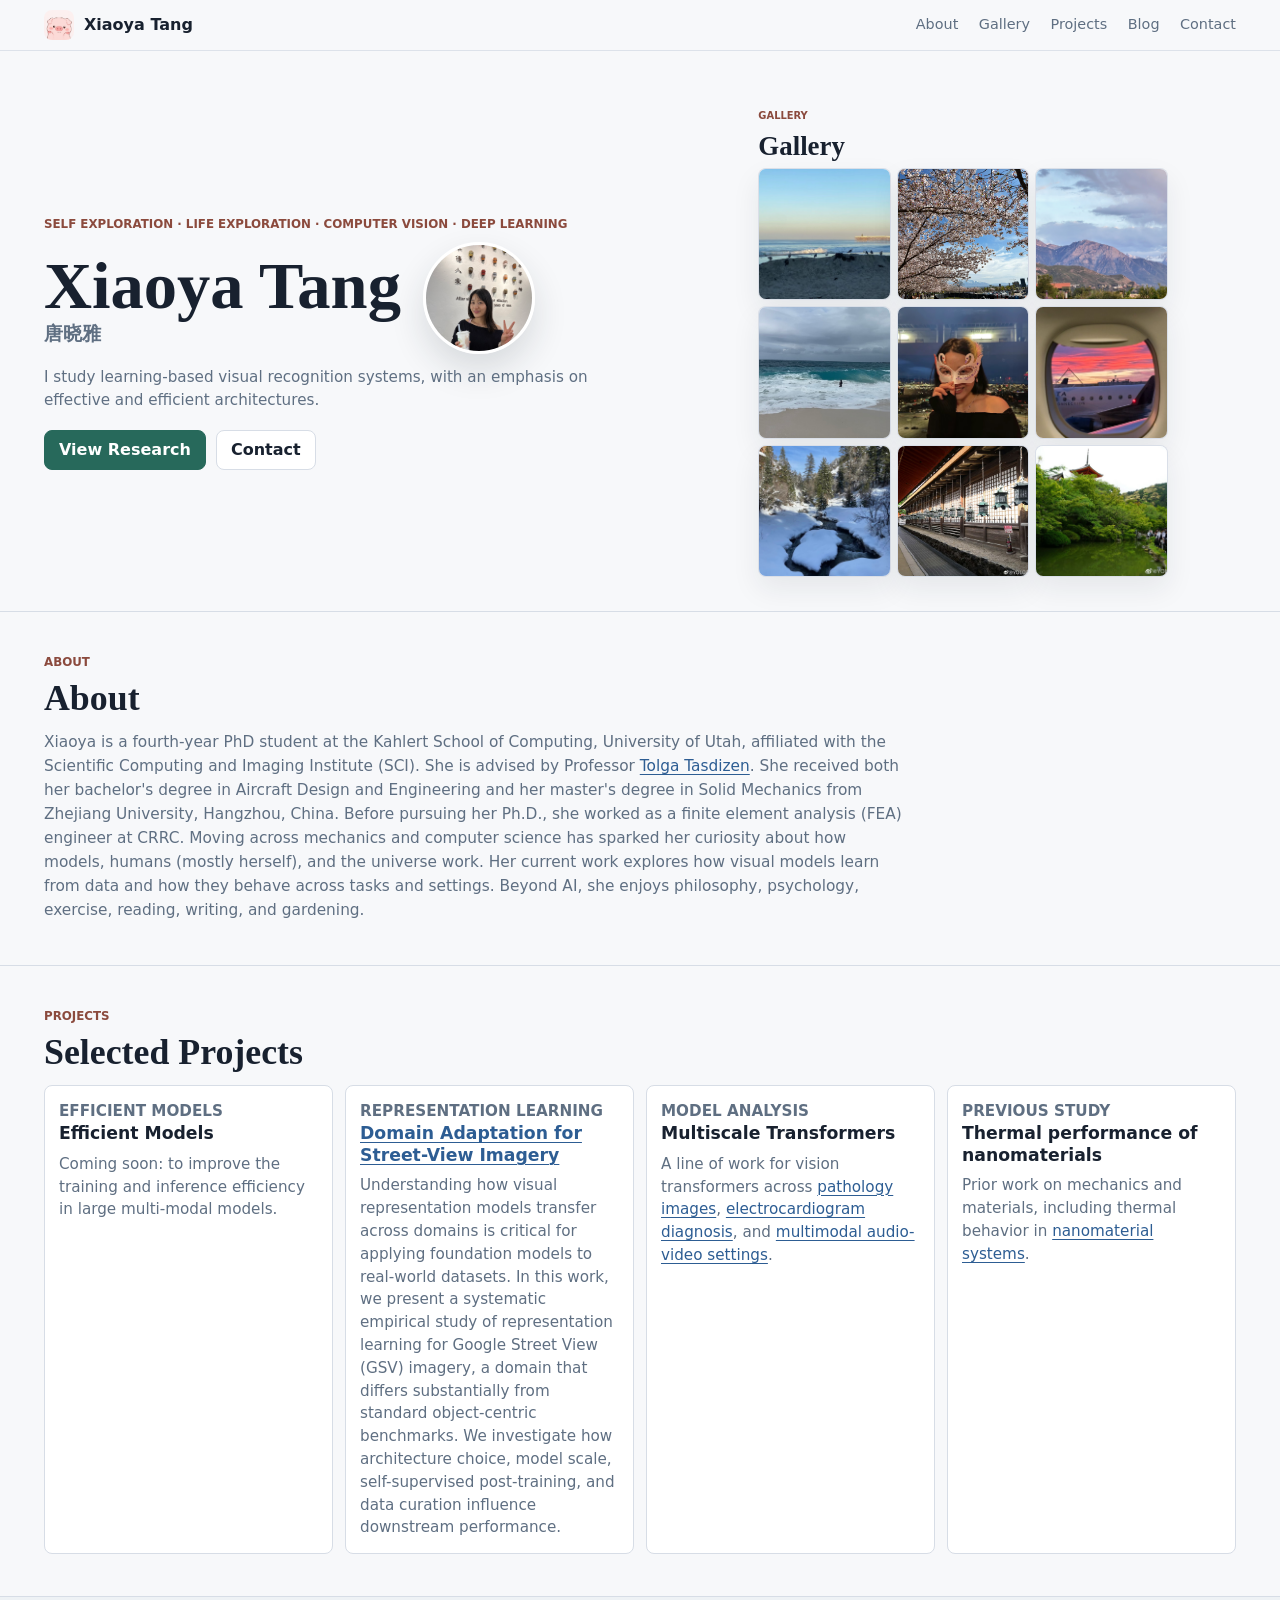
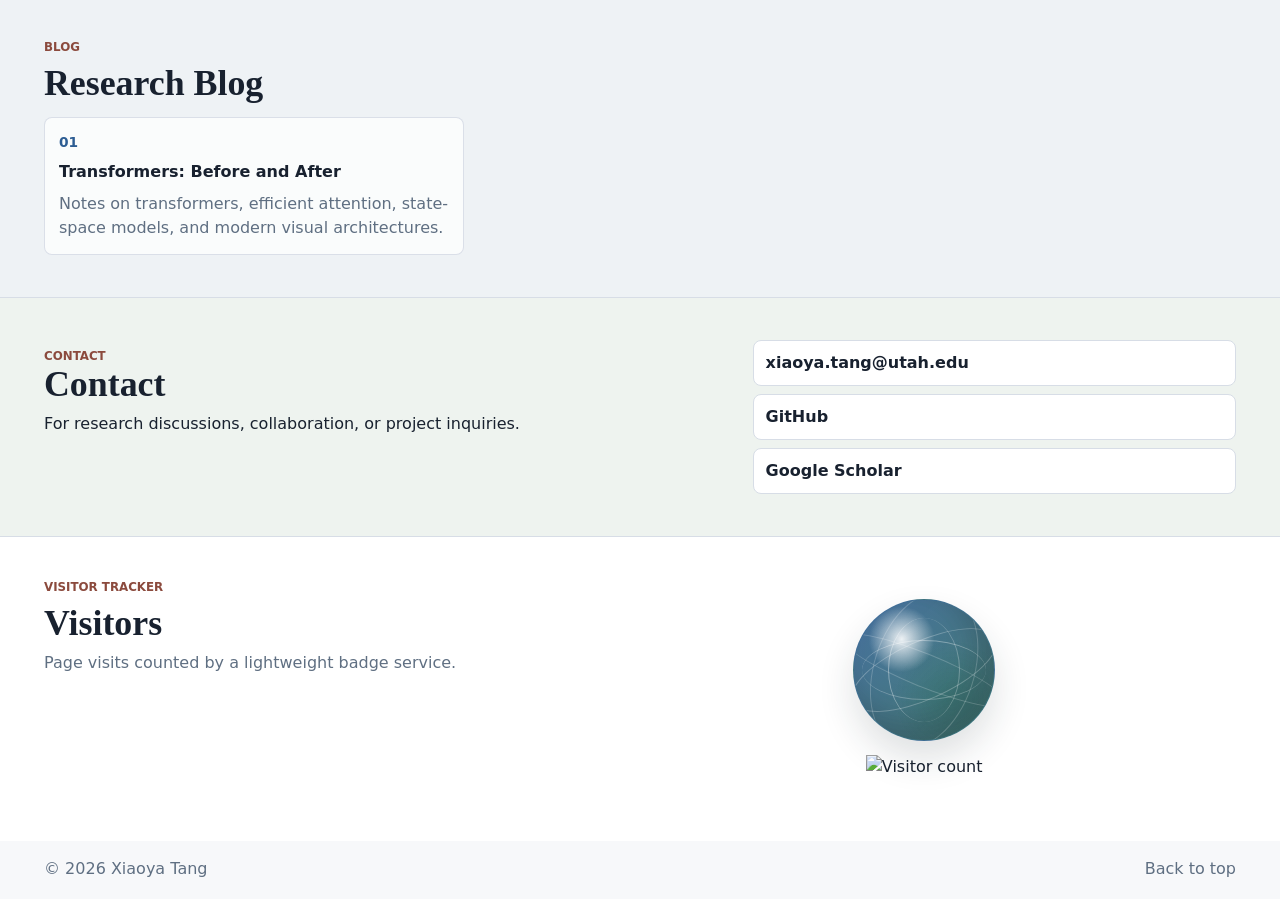
==== index.html @ 9caa1c8e "Update index.html" ====
<!doctype html>
<html lang="en">
  <head>
    <meta charset="utf-8" />
    <meta name="viewport" content="width=device-width, initial-scale=1" />
    <title>Xiaoya Tang | HomePage</title>
    <meta
      name="description"
      content="A compact personal research portfolio with projects, notes, contact information, and visitor location tracking."
    />
    <link rel="icon" type="image/png" href="icon.png" />
    <link rel="stylesheet" href="styles.css" />
  </head>
  <body>
    <header class="site-header">
      <a class="brand" href="#home" aria-label="Back to home">
        <img class="brand-mark" src="icon.png" alt="" aria-hidden="true" />
        <span>Xiaoya Tang</span>
      </a>
      <nav class="nav" aria-label="Main navigation">
        <a href="#about">About</a>
        <a href="#gallery">Gallery</a>
        <a href="#projects">Projects</a>
        <a href="#blog">Blog</a>
        <a href="#contact">Contact</a>
      </nav>
    </header>

    <main id="home">
      <section class="hero" aria-labelledby="hero-title">
        <div class="hero-copy">
          <p class="eyebrow">Self Exploration · Life Exploration · Computer Vision · Deep Learning</p>
          <div class="hero-title-row">
            <h1 id="hero-title">Xiaoya Tang <span>唐晓雅</span></h1>
            <img class="profile-photo" src="assets/profile.jpeg" alt="Portrait of Xiaoya Tang" />
          </div>
          <p class="hero-text">
            I study learning-based visual recognition systems, with an emphasis on
            effective and efficient architectures.
          </p>
          <div class="hero-actions">
            <a class="button primary" href="#projects">View Research</a>
            <a class="button secondary" href="#contact">Contact</a>
          </div>
        </div>
        <section id="gallery" class="gallery-panel" aria-labelledby="gallery-title">
          <div class="gallery-heading">
            <p class="eyebrow">Gallery</p>
            <h2 id="gallery-title">Gallery</h2>
          </div>
          <div class="gallery-grid">
            <img src="original-22A9EFE6-CF14-4A69-9966-752225CC46E9.jpeg" alt="Gallery photo 1" />
            <img src="processed-3A945F11-79D2-4947-B8EE-79D0AA458C60.jpeg" alt="Gallery photo 2" />
            <img src="processed-65540319-149D-44C6-B56F-AEAA35C9E4E1.jpeg" alt="Gallery photo 3" />
            <img src="IMG_9317.jpeg" alt="Gallery photo 4" />
            <img src="original-AED8F889-6ED5-43D7-913B-166E7ABBE20E.jpeg" alt="Gallery photo 5" />
            <img src="original-D7D6349C-814A-4C70-A569-DB93D2A5A028.jpeg" alt="Gallery photo 6" />
            <img src="original-9B1E28C7-C3A2-4081-BC40-A63C9A3A0838.jpeg" alt="Gallery photo 7" />
            <img src="original-037E33B5-FBCB-4782-9800-7B462F33C041.jpeg" alt="Gallery photo 8" />
            <img src="original-9AFE69A4-2A43-4E35-A12A-86DA7BB16367.jpeg" alt="Gallery photo 9" />
          </div>
        </section>
      </section>

      <section id="about" class="section">
        <div class="section-heading">
          <p class="eyebrow">About</p>
          <h2>About</h2>
        </div>
        <p class="wide-text">
          Xiaoya is a fourth-year PhD student at the Kahlert School of Computing,
          University of Utah, affiliated with the Scientific Computing and Imaging
          Institute (SCI). She is advised by Professor
          <a href="https://scholar.google.com/citations?user=qcydYi8AAAAJ&amp;hl=en&amp;oi=ao" target="_blank" rel="noreferrer">Tolga Tasdizen</a>.
          She received both her bachelor's degree in Aircraft Design and Engineering and her master's degree in Solid Mechanics from Zhejiang University, Hangzhou, China.
          Before pursuing her Ph.D., she worked as a finite element analysis (FEA) engineer at CRRC.
          Moving across mechanics and computer science has sparked her curiosity about how models, humans (mostly herself), and the universe work. 
          Her current work explores how visual models learn from data and how they behave across tasks and settings.
          Beyond AI, she enjoys philosophy, psychology, exercise,
          reading, writing, and gardening.
        </p>
      </section>

      <section id="projects" class="section">
        <div class="section-heading">
          <p class="eyebrow">Projects</p>
          <h2>Selected Projects</h2>
        </div>
        <div class="cards">
          <article class="card">
            <p class="card-kicker">Efficient Models</p>
            <h3>Efficient Models</h3>
            <p>
              Coming soon: to improve the training and inference efficiency in large multi-modal models.
            </p>
          </article>
          <article class="card">
            <p class="card-kicker">Representation Learning</p>
            <h3>
              <a href="https://www.sciencedirect.com/science/article/pii/S0925231226018412" target="_blank" rel="noreferrer">
                Domain Adaptation for Street-View Imagery
              </a>
            </h3>
            <p>
              Understanding how visual representation models transfer across domains is critical for applying foundation models to real-world datasets.
              In this work, we present a systematic empirical study of representation learning for Google Street View (GSV) imagery, a domain that differs
              substantially from standard object-centric benchmarks. We investigate how architecture choice, model scale, self-supervised post-training, and
              data curation influence downstream performance.
            </p>
          </article>
          <article class="card">
            <p class="card-kicker">Model Analysis</p>
            <h3>Multiscale Transformers</h3>
            <p>
              A line of work for vision transformers across
              <a href="https://arxiv.org/pdf/2506.12982" target="_blank" rel="noreferrer">pathology images</a>,
              <a href="https://arxiv.org/pdf/2411.00755" target="_blank" rel="noreferrer">electrocardiogram diagnosis</a>,
              and <a href="https://arxiv.org/pdf/2504.16102" target="_blank" rel="noreferrer">multimodal audio-video settings</a>.
            </p>
          </article>
          <article class="card">
            <p class="card-kicker">Previous Study</p>
            <h3>Thermal performance of nanomaterials</h3>
            <p>
              Prior work on mechanics and materials, including thermal behavior in
              <a href="https://pubs.aip.org/aip/adv/article/9/1/015024/1068943" target="_blank" rel="noreferrer">nanomaterial systems</a>.
            </p>
          </article>
        </div>
      </section>

      <section id="blog" class="section blog">
        <div class="section-heading">
          <p class="eyebrow">Blog</p>
          <h2>Research Blog</h2>
        </div>
        <div class="blog-categories">
          <a class="blog-category" href="modern-architectures.html">
            <span>01</span>
            <strong> Transformers: Before and After</strong>
            <p>Notes on transformers, efficient attention, state-space models, and modern visual architectures.</p>
          </a>
        </div>
      </section>

      <section id="contact" class="section contact">
        <div>
          <p class="eyebrow">Contact</p>
          <h2>Contact</h2>
          <p>For research discussions, collaboration, or project inquiries.</p>
        </div>
        <div class="contact-links">
          <a href="mailto:xiaoya.tang@utah.edu">xiaoya.tang@utah.edu</a>
          <a href="https://github.com/xiaoyatang" target="_blank" rel="noreferrer">GitHub</a>
          <a href="https://scholar.google.com/citations?user=v3Yy3mEAAAAJ&amp;hl=en&amp;authuser=1" target="_blank" rel="noreferrer">Google Scholar</a>
        </div>
      </section>

      <section id="map-tracker" class="section map-tracker" aria-labelledby="map-tracker-title">
        <div class="map-copy">
          <p class="eyebrow">Visitor Tracker</p>
          <h2 id="map-tracker-title">Visitors</h2>
          <p>Page visits counted by a lightweight badge service.</p>
        </div>
        <div class="visitor-widget">
          <div class="visitor-orb" aria-hidden="true">
            <span class="visitor-orb-axis"></span>
            <span class="visitor-orb-ring"></span>
            <span class="visitor-orb-ring visitor-orb-ring-alt"></span>
          </div>
          <a class="visitor-badge" href="https://hits.sh/xiaoyatang.github.io/" target="_blank" rel="noreferrer">
            <img
              src="https://hits.sh/xiaoyatang.github.io.svg?label=Visitors&amp;color=2d5d93&amp;labelColor=18212f"
              alt="Visitor count"
            />
          </a>
        </div>
      </section>
    </main>

    <footer class="footer">
      <span>© <span id="year"></span> Xiaoya Tang</span>
      <a href="#home">Back to top</a>
    </footer>

    <script src="script.js"></script>
  </body>
</html>
---- styles.css ----
:root {
  --ink: #18212f;
  --muted: #5f6f82;
  --paper: #f7f8fa;
  --line: #d7dde6;
  --green: #27695b;
  --blue: #2d5d93;
  --coral: #8b4a3d;
  --gold: #8a6b26;
  --white: #ffffff;
}

* {
  box-sizing: border-box;
}

html {
  scroll-behavior: smooth;
}

body {
  margin: 0;
  color: var(--ink);
  font-family:
    "Source Sans 3", Inter, ui-sans-serif, system-ui, -apple-system, BlinkMacSystemFont, "Segoe UI",
    sans-serif;
  line-height: 1.5;
  background: var(--paper);
}

a {
  color: inherit;
  text-decoration: none;
}

.site-header {
  position: sticky;
  top: 0;
  z-index: 10;
  display: flex;
  align-items: center;
  justify-content: space-between;
  gap: 20px;
  padding: 10px clamp(18px, 4vw, 44px);
  border-bottom: 1px solid rgba(216, 222, 231, 0.8);
  background: rgba(247, 248, 250, 0.94);
  backdrop-filter: blur(16px);
}

.brand,
.nav,
.hero-actions,
.contact-links,
.footer {
  display: flex;
  align-items: center;
}

.brand {
  gap: 10px;
  font-weight: 700;
}

.brand-mark {
  width: 30px;
  height: 30px;
  display: block;
  object-fit: cover;
  border-radius: 8px;
  background: var(--ink);
}

.nav {
  gap: clamp(10px, 1.6vw, 22px);
  color: var(--muted);
  font-size: 0.9rem;
}

.nav a:hover,
.footer a:hover {
  color: var(--green);
}

.hero {
  display: grid;
  grid-template-columns: minmax(0, 0.95fr) minmax(300px, 0.85fr);
  gap: clamp(18px, 3vw, 36px);
  min-height: calc(68vh - 52px);
  align-items: center;
  padding: clamp(22px, 4vw, 42px) clamp(18px, 4vw, 44px) 18px;
}

.hero-copy {
  min-width: 0;
}

.hero-title-row {
  display: flex;
  max-width: 780px;
  align-items: center;
  gap: clamp(12px, 2vw, 22px);
}

.eyebrow {
  margin: 0 0 8px;
  color: var(--coral);
  font-size: 0.74rem;
  font-weight: 800;
  letter-spacing: 0;
  text-transform: uppercase;
}

h1,
h2,
h3,
p {
  overflow-wrap: anywhere;
}

h1 {
  max-width: 820px;
  margin: 0;
  font-family: Georgia, "Times New Roman", serif;
  font-size: clamp(2.35rem, 5.2vw, 4.25rem);
  font-weight: 700;
  line-height: 1;
}

h1 span {
  display: block;
  margin-top: 4px;
  color: var(--muted);
  font-family:
    "Source Sans 3", Inter, ui-sans-serif, system-ui, -apple-system, BlinkMacSystemFont, "Segoe UI",
    sans-serif;
  font-size: clamp(1rem, 1.5vw, 1.25rem);
  font-weight: 600;
}

h2 {
  margin: 0;
  font-family: Georgia, "Times New Roman", serif;
  font-size: clamp(1.55rem, 2.8vw, 2.35rem);
  font-weight: 700;
  line-height: 1.05;
}

h3 {
  margin: 0 0 8px;
  font-size: 1.08rem;
  line-height: 1.25;
}

.hero-text {
  max-width: 600px;
  margin: 12px 0 0;
  color: var(--muted);
  font-size: clamp(0.95rem, 1.1vw, 1.02rem);
}

.hero-actions {
  flex-wrap: wrap;
  gap: 10px;
  margin-top: 18px;
}

.button {
  display: inline-flex;
  align-items: center;
  justify-content: center;
  min-height: 40px;
  padding: 0 14px;
  border: 1px solid var(--line);
  border-radius: 8px;
  font-weight: 700;
}

.button.primary {
  color: var(--white);
  background: var(--green);
  border-color: var(--green);
}

.button.secondary {
  background: var(--white);
}

.profile-photo {
  display: block;
  flex: 0 0 clamp(70px, 9vw, 112px);
  width: clamp(70px, 9vw, 112px);
  aspect-ratio: 1;
  border: 3px solid var(--white);
  border-radius: 50%;
  box-shadow: 0 16px 34px rgba(31, 41, 51, 0.14);
  object-fit: cover;
  object-position: center;
}

.gallery-panel {
  width: 75%;
  min-width: 0;
  align-self: center;
  justify-self: center;
}

.gallery-heading {
  margin-bottom: 8px;
}

.gallery-heading .eyebrow {
  font-size: 0.62rem;
}

.gallery-heading h2 {
  font-size: clamp(1.16rem, 2.1vw, 1.76rem);
}

.gallery-grid {
  display: grid;
  grid-template-columns: repeat(3, minmax(0, 1fr));
  gap: 6px;
}

.gallery-grid img {
  display: block;
  width: 100%;
  aspect-ratio: 1;
  border: 1px solid rgba(216, 222, 231, 0.95);
  border-radius: 8px;
  background: var(--white);
  box-shadow: 0 12px 28px rgba(31, 41, 51, 0.08);
  object-fit: cover;
}

.section {
  padding: 42px clamp(18px, 4vw, 44px);
  border-top: 1px solid var(--line);
}

.section-heading {
  max-width: 760px;
  margin-bottom: 14px;
}

.wide-text {
  max-width: 860px;
  margin: 0;
  color: var(--muted);
  font-size: 0.96rem;
  line-height: 1.56;
}

.wide-text a,
.card a {
  color: var(--blue);
  text-decoration: underline;
  text-decoration-thickness: 1px;
  text-underline-offset: 3px;
}

.cards {
  display: grid;
  grid-template-columns: repeat(4, minmax(0, 1fr));
  gap: 12px;
}

.card {
  min-height: 0;
  padding: 14px;
  border: 1px solid var(--line);
  border-radius: 8px;
  background: var(--white);
}

.card p {
  margin: 0;
  color: var(--muted);
  font-size: 0.95rem;
}

.card-kicker {
  margin: 0 0 8px;
  color: var(--gold);
  font-size: 0.74rem;
  font-weight: 800;
  text-transform: uppercase;
}

.blog {
  background: #eef2f5;
}

.blog-categories {
  display: grid;
  grid-template-columns: minmax(0, 420px);
  gap: 12px;
}

.blog-category {
  display: grid;
  min-height: 0;
  align-content: start;
  gap: 8px;
  padding: 14px;
  border: 1px solid rgba(216, 222, 231, 0.95);
  border-radius: 8px;
  background: rgba(255, 255, 255, 0.72);
}

.blog-category:hover {
  border-color: rgba(47, 125, 104, 0.45);
  box-shadow: 0 14px 30px rgba(31, 41, 51, 0.08);
  transform: translateY(-2px);
}

.blog-category span {
  color: var(--blue);
  font-size: 0.86rem;
  font-weight: 800;
}

.blog-category strong {
  font-size: 1rem;
}

.blog-category p {
  margin: 0;
  color: var(--muted);
}

.contact {
  display: grid;
  grid-template-columns: minmax(0, 1fr) minmax(260px, 0.7fr);
  gap: 18px;
  align-items: start;
  background: #eef3ef;
}

.contact p {
  margin: 8px 0 0;
}

.contact-links {
  flex-direction: column;
  align-items: stretch;
  gap: 8px;
}

.contact-links a {
  padding: 10px 12px;
  border: 1px solid var(--line);
  border-radius: 8px;
  background: var(--white);
  font-weight: 700;
}

.map-tracker {
  display: grid;
  grid-template-columns: minmax(220px, 0.75fr) minmax(280px, 0.85fr);
  gap: 18px;
  align-items: start;
  background: var(--white);
}

.map-copy p:last-child {
  margin: 8px 0 0;
  color: var(--muted);
}

.visitor-widget {
  display: grid;
  width: min(100%, 220px);
  min-height: 220px;
  align-content: center;
  justify-items: center;
  gap: 14px;
  margin: 0 auto;
  overflow: hidden;
}

.visitor-orb {
  position: relative;
  width: 142px;
  aspect-ratio: 1;
  border: 1px solid rgba(45, 93, 147, 0.24);
  border-radius: 50%;
  background:
    radial-gradient(circle at 34% 28%, rgba(255, 255, 255, 0.9), rgba(255, 255, 255, 0) 24%),
    radial-gradient(circle at 70% 70%, rgba(39, 105, 91, 0.35), rgba(39, 105, 91, 0) 42%),
    linear-gradient(135deg, rgba(45, 93, 147, 0.88), rgba(39, 105, 91, 0.86));
  box-shadow:
    inset -16px -18px 32px rgba(24, 33, 47, 0.28),
    0 18px 36px rgba(31, 41, 51, 0.14);
  overflow: hidden;
}

.visitor-orb::before,
.visitor-orb::after {
  position: absolute;
  content: "";
  border-radius: 50%;
  pointer-events: none;
}

.visitor-orb::before {
  inset: 18px 34px;
  border-left: 1px solid rgba(255, 255, 255, 0.38);
  border-right: 1px solid rgba(255, 255, 255, 0.28);
}

.visitor-orb::after {
  inset: 40px 8px;
  border-top: 1px solid rgba(255, 255, 255, 0.34);
  border-bottom: 1px solid rgba(255, 255, 255, 0.26);
}

.visitor-orb-axis,
.visitor-orb-ring {
  position: absolute;
  inset: 50% auto auto 50%;
  display: block;
  border: 1px solid rgba(255, 255, 255, 0.26);
  border-radius: 50%;
  transform: translate(-50%, -50%) rotate(-24deg);
}

.visitor-orb-axis {
  width: 112%;
  height: 42%;
}

.visitor-orb-ring {
  width: 126%;
  height: 24%;
  border-color: rgba(255, 255, 255, 0.2);
  transform: translate(-50%, -50%) rotate(22deg);
}

.visitor-orb-ring-alt {
  width: 72%;
  height: 116%;
  transform: translate(-50%, -50%) rotate(18deg);
}

.visitor-badge {
  display: inline-flex;
  min-height: 22px;
}

.visitor-badge img {
  display: block;
  max-width: 100%;
  height: auto;
}

.footer {
  justify-content: space-between;
  gap: 14px;
  padding: 16px clamp(18px, 4vw, 44px) 18px;
  color: var(--muted);
}

@media (max-width: 860px) {
  .site-header,
  .nav {
    align-items: flex-start;
  }

  .site-header,
  .hero,
  .contact,
  .map-tracker {
    grid-template-columns: 1fr;
  }

  .site-header {
    display: grid;
  }

  .nav {
    flex-wrap: wrap;
  }

  .hero {
    min-height: auto;
  }

  .profile-photo {
    flex-basis: 88px;
    width: 88px;
  }

  .gallery-panel {
    width: min(100%, 420px);
    justify-self: start;
  }

  .visitor-widget {
    margin: 0;
  }

  .cards {
    grid-template-columns: repeat(2, minmax(0, 1fr));
  }

  .blog-categories {
    grid-template-columns: 1fr;
  }

}

@media (max-width: 520px) {
  .hero-title-row {
    align-items: flex-start;
  }

  .profile-photo {
    flex-basis: 72px;
    width: 72px;
  }

  .gallery-grid {
    gap: 6px;
  }

  .footer {
    align-items: flex-start;
    flex-direction: column;
  }

  .cards {
    grid-template-columns: 1fr;
  }
}
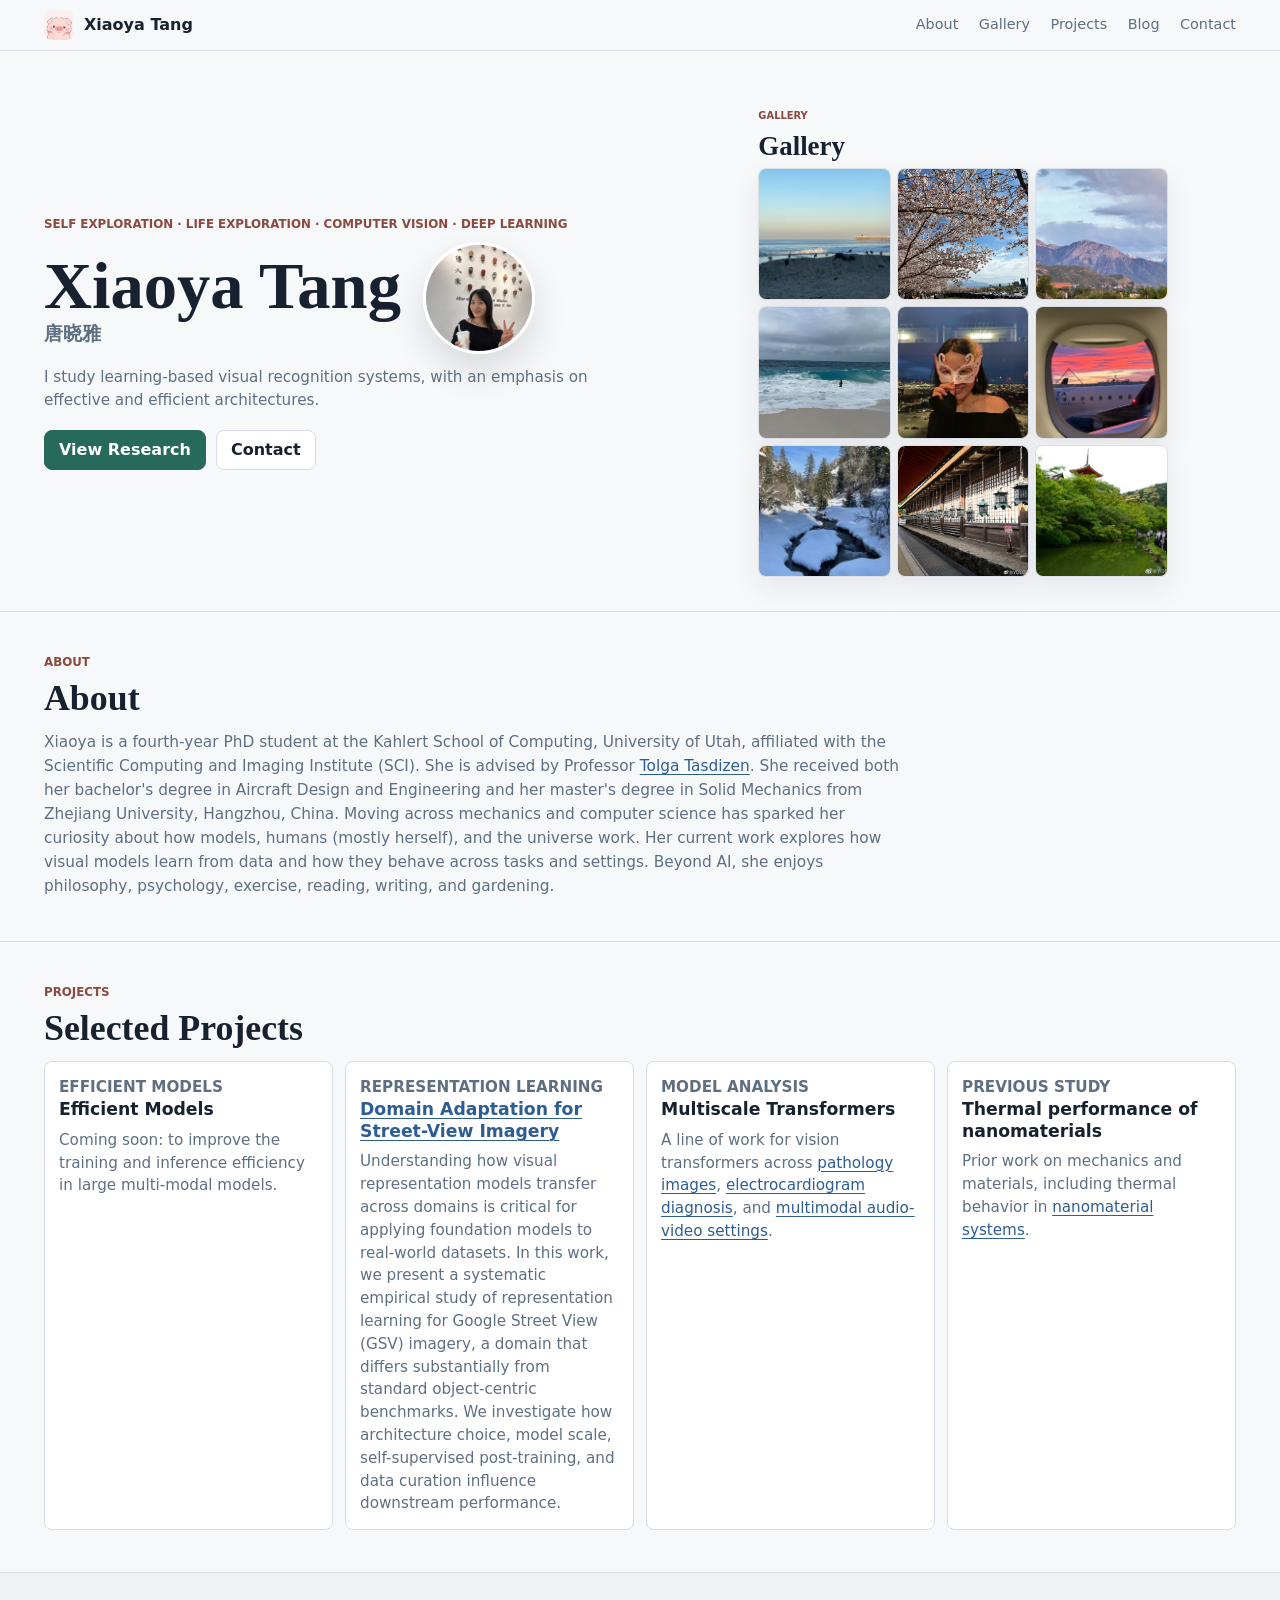
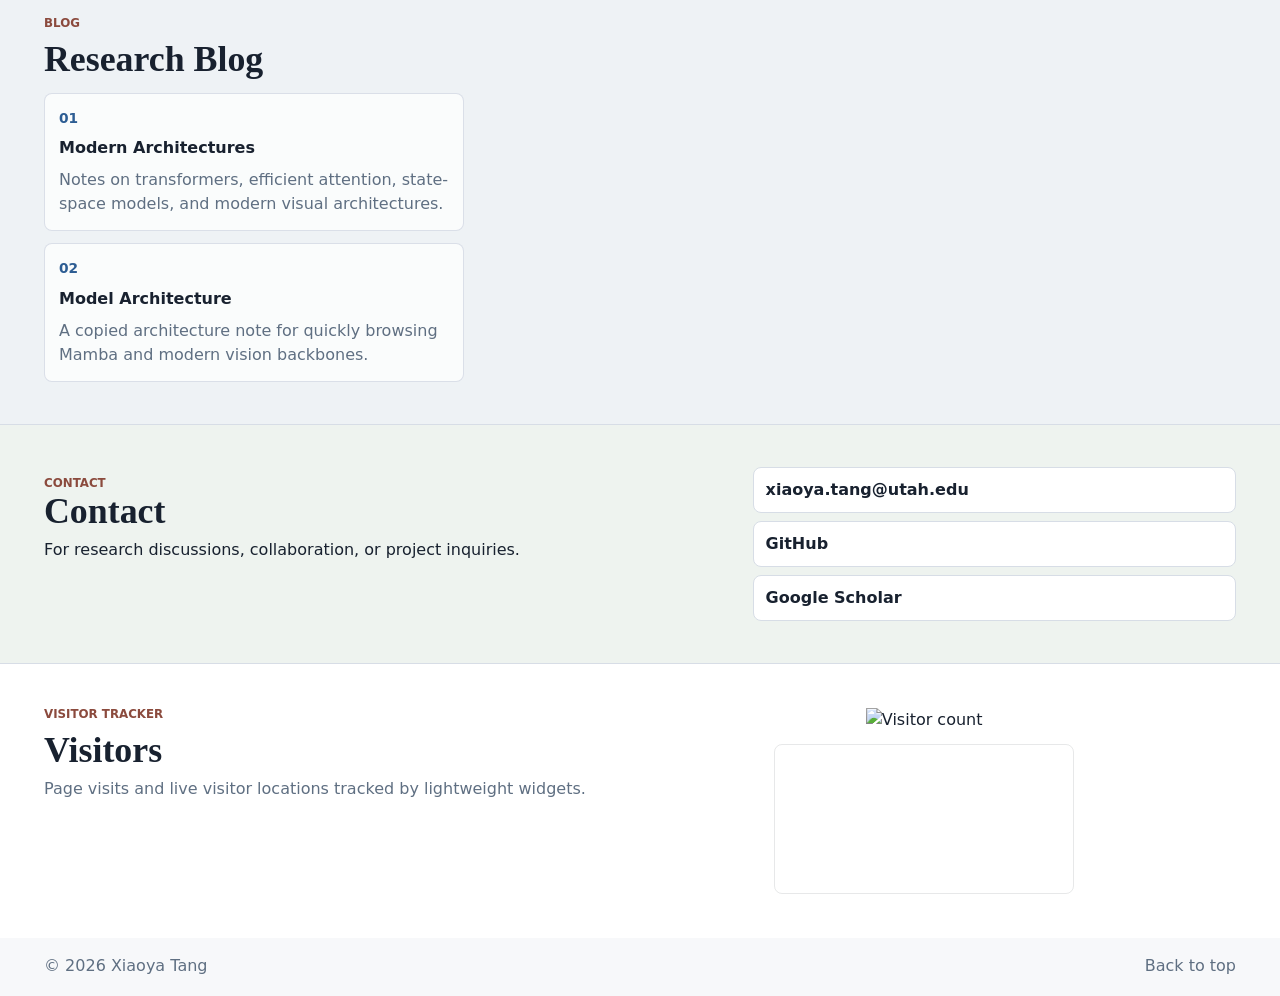
==== commit 80e632fc: "Add second blog post and visitor map" ====
--- a/index.html
+++ b/index.html
@@ -72,8 +72,7 @@
           University of Utah, affiliated with the Scientific Computing and Imaging
           Institute (SCI). She is advised by Professor
           <a href="https://scholar.google.com/citations?user=qcydYi8AAAAJ&amp;hl=en&amp;oi=ao" target="_blank" rel="noreferrer">Tolga Tasdizen</a>.
-          She received both her bachelor's degree in Aircraft Design and Engineering and her master's degree in Solid Mechanics from Zhejiang University, Hangzhou, China.
-          Before pursuing her Ph.D., she worked as a finite element analysis (FEA) engineer at CRRC.
+          She received both her bachelor's degree in Aircraft Design and Engineering and her master's degree in Solid Mechanics from Zhejiang University, Hangzhou, China. 
           Moving across mechanics and computer science has sparked her curiosity about how models, humans (mostly herself), and the universe work. 
           Her current work explores how visual models learn from data and how they behave across tasks and settings.
           Beyond AI, she enjoys philosophy, psychology, exercise,
@@ -137,8 +136,13 @@
         <div class="blog-categories">
           <a class="blog-category" href="modern-architectures.html">
             <span>01</span>
-            <strong> Transformers: Before and After</strong>
+            <strong>Modern Architectures</strong>
             <p>Notes on transformers, efficient attention, state-space models, and modern visual architectures.</p>
+          </a>
+          <a class="blog-category" href="model-architecture.html">
+            <span>02</span>
+            <strong>Model Architecture</strong>
+            <p>A copied architecture note for quickly browsing Mamba and modern vision backbones.</p>
           </a>
         </div>
       </section>
@@ -160,20 +164,22 @@
         <div class="map-copy">
           <p class="eyebrow">Visitor Tracker</p>
           <h2 id="map-tracker-title">Visitors</h2>
-          <p>Page visits counted by a lightweight badge service.</p>
+          <p>Page visits and live visitor locations tracked by lightweight widgets.</p>
         </div>
         <div class="visitor-widget">
-          <div class="visitor-orb" aria-hidden="true">
-            <span class="visitor-orb-axis"></span>
-            <span class="visitor-orb-ring"></span>
-            <span class="visitor-orb-ring visitor-orb-ring-alt"></span>
-          </div>
           <a class="visitor-badge" href="https://hits.sh/xiaoyatang.github.io/" target="_blank" rel="noreferrer">
             <img
               src="https://hits.sh/xiaoyatang.github.io.svg?label=Visitors&amp;color=2d5d93&amp;labelColor=18212f"
               alt="Visitor count"
             />
           </a>
+          <div class="visitor-map" aria-label="Live visitor location map">
+            <script id="_wau5fa">
+              var _wau = _wau || [];
+              _wau.push(["map", "xiaoyatang", "5fa", "300", "150", "natural", "star-blue"]);
+            </script>
+            <script async src="https://waust.at/m.js"></script>
+          </div>
         </div>
       </section>
     </main>
--- a/styles.css
+++ b/styles.css
@@ -370,77 +370,13 @@
 
 .visitor-widget {
   display: grid;
-  width: min(100%, 220px);
-  min-height: 220px;
+  width: min(100%, 320px);
+  min-height: 190px;
   align-content: center;
   justify-items: center;
-  gap: 14px;
+  gap: 12px;
   margin: 0 auto;
   overflow: hidden;
-}
-
-.visitor-orb {
-  position: relative;
-  width: 142px;
-  aspect-ratio: 1;
-  border: 1px solid rgba(45, 93, 147, 0.24);
-  border-radius: 50%;
-  background:
-    radial-gradient(circle at 34% 28%, rgba(255, 255, 255, 0.9), rgba(255, 255, 255, 0) 24%),
-    radial-gradient(circle at 70% 70%, rgba(39, 105, 91, 0.35), rgba(39, 105, 91, 0) 42%),
-    linear-gradient(135deg, rgba(45, 93, 147, 0.88), rgba(39, 105, 91, 0.86));
-  box-shadow:
-    inset -16px -18px 32px rgba(24, 33, 47, 0.28),
-    0 18px 36px rgba(31, 41, 51, 0.14);
-  overflow: hidden;
-}
-
-.visitor-orb::before,
-.visitor-orb::after {
-  position: absolute;
-  content: "";
-  border-radius: 50%;
-  pointer-events: none;
-}
-
-.visitor-orb::before {
-  inset: 18px 34px;
-  border-left: 1px solid rgba(255, 255, 255, 0.38);
-  border-right: 1px solid rgba(255, 255, 255, 0.28);
-}
-
-.visitor-orb::after {
-  inset: 40px 8px;
-  border-top: 1px solid rgba(255, 255, 255, 0.34);
-  border-bottom: 1px solid rgba(255, 255, 255, 0.26);
-}
-
-.visitor-orb-axis,
-.visitor-orb-ring {
-  position: absolute;
-  inset: 50% auto auto 50%;
-  display: block;
-  border: 1px solid rgba(255, 255, 255, 0.26);
-  border-radius: 50%;
-  transform: translate(-50%, -50%) rotate(-24deg);
-}
-
-.visitor-orb-axis {
-  width: 112%;
-  height: 42%;
-}
-
-.visitor-orb-ring {
-  width: 126%;
-  height: 24%;
-  border-color: rgba(255, 255, 255, 0.2);
-  transform: translate(-50%, -50%) rotate(22deg);
-}
-
-.visitor-orb-ring-alt {
-  width: 72%;
-  height: 116%;
-  transform: translate(-50%, -50%) rotate(18deg);
 }
 
 .visitor-badge {
@@ -452,6 +388,16 @@
   display: block;
   max-width: 100%;
   height: auto;
+}
+
+.visitor-map {
+  width: min(100%, 300px);
+  min-height: 150px;
+  display: grid;
+  place-items: center;
+  border: 1px solid rgba(24, 33, 47, 0.1);
+  border-radius: 8px;
+  overflow: hidden;
 }
 
 .footer {
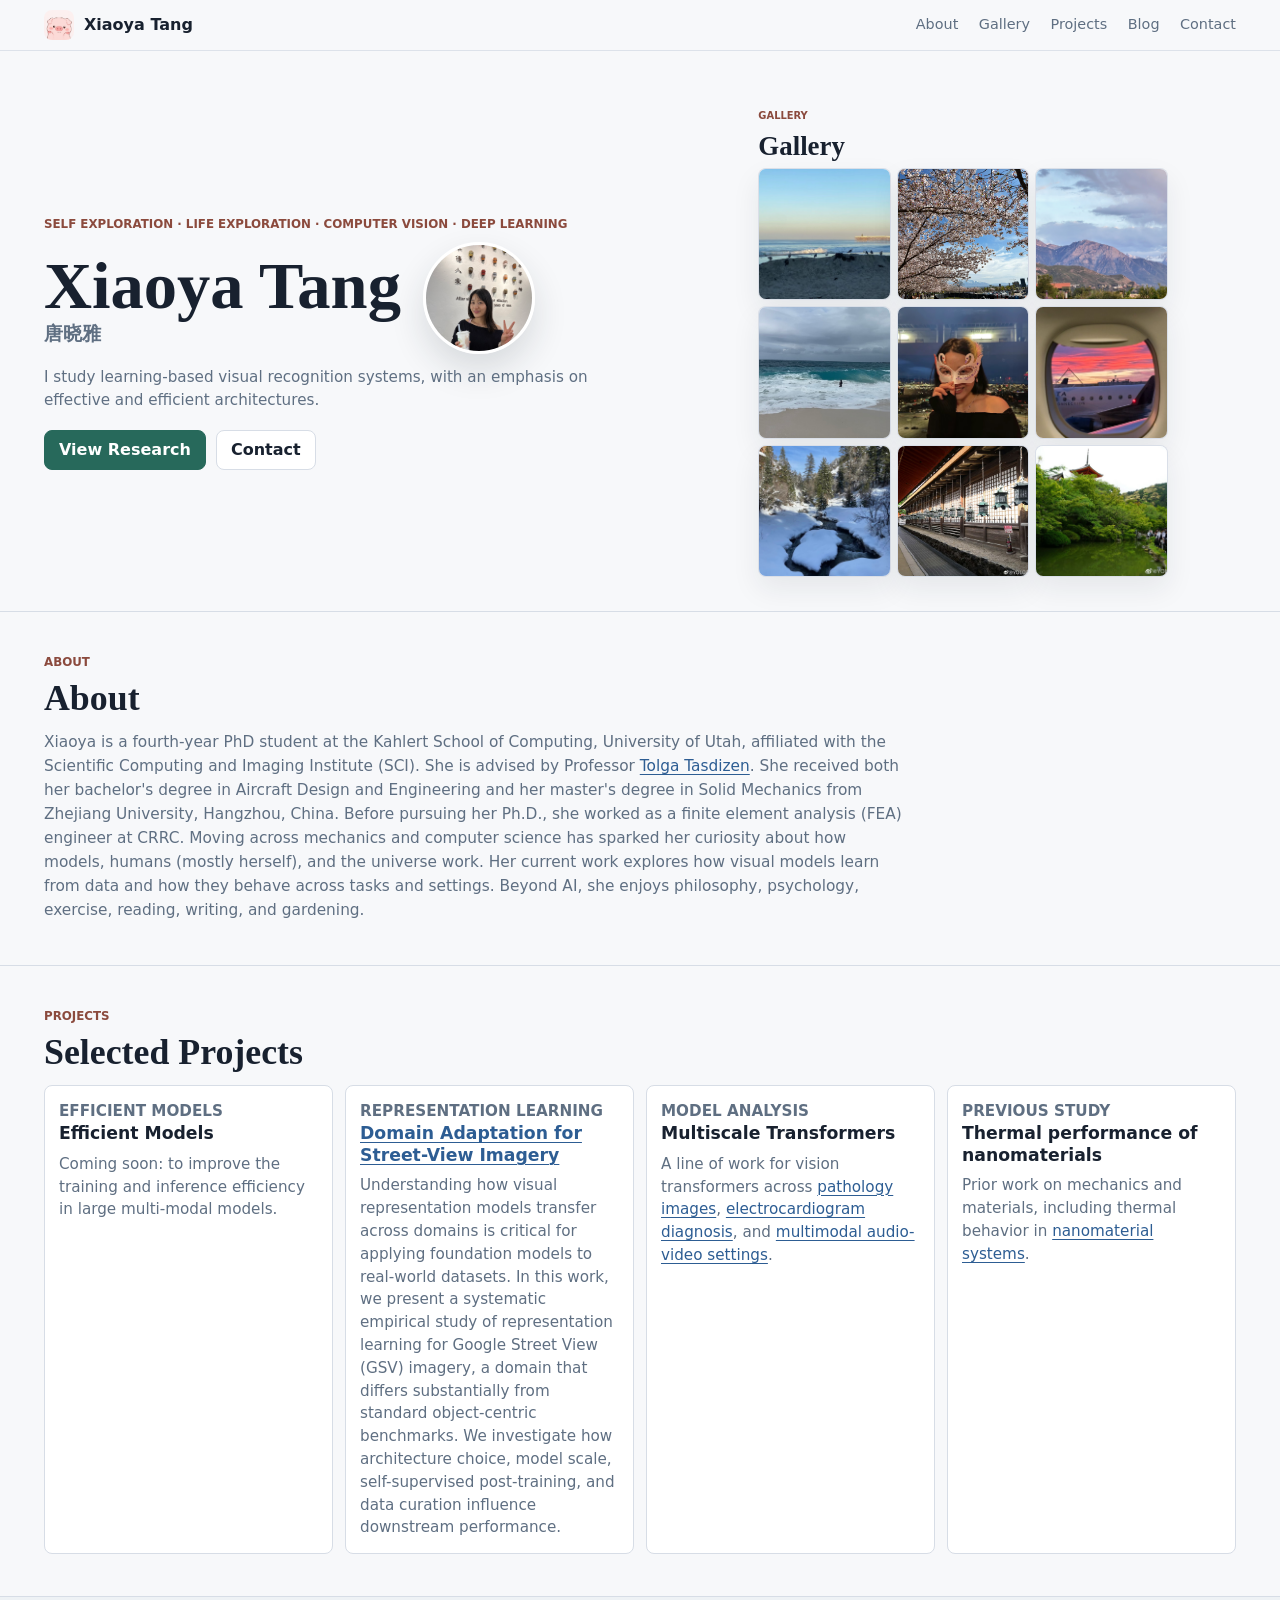
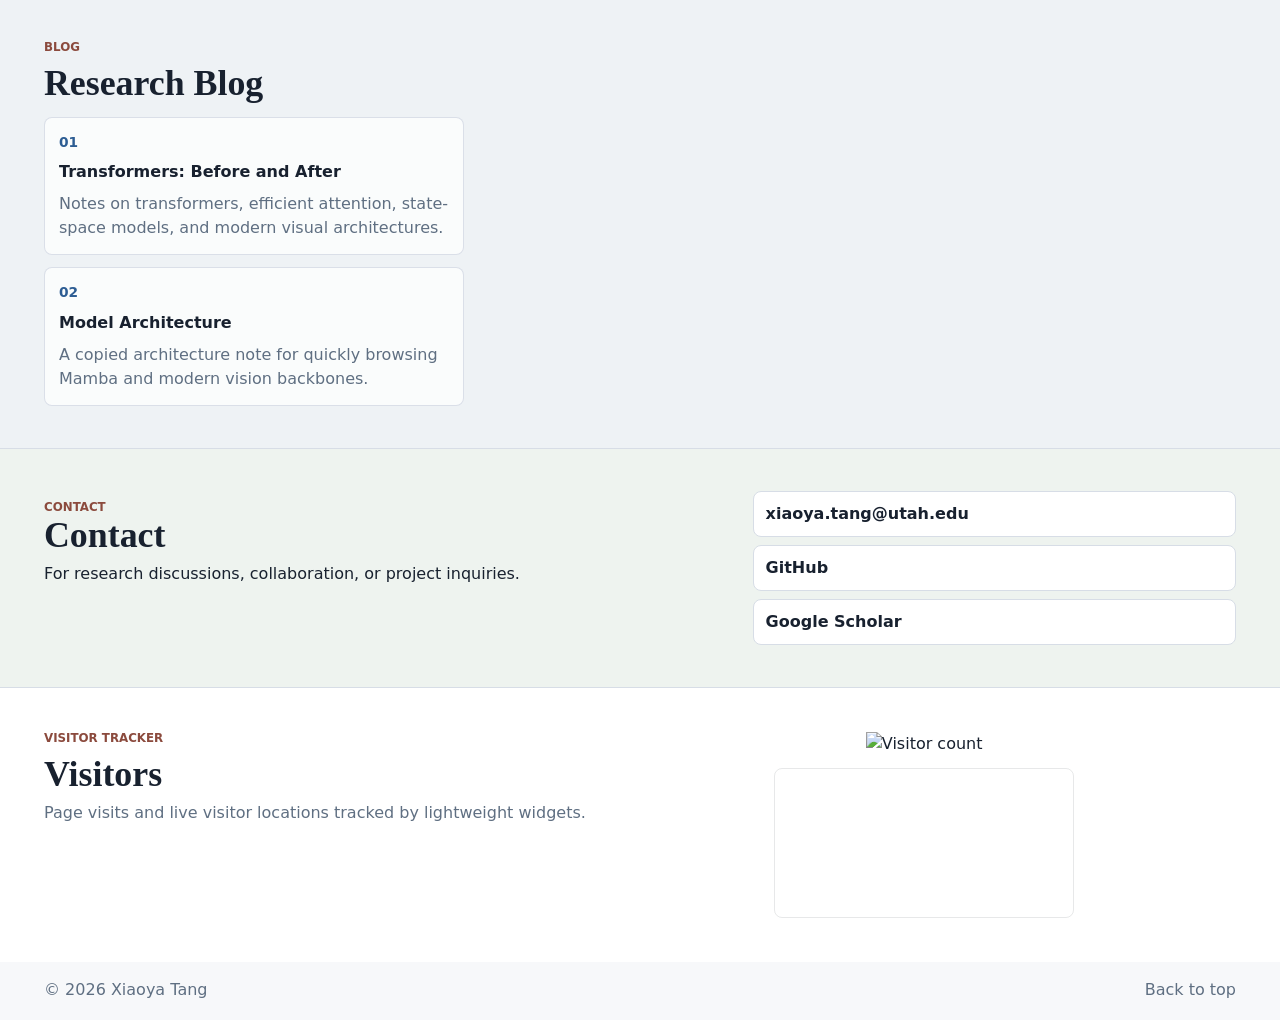
==== commit b7d8b7cf: "Merge remote-tracking branch 'origin/main'" ====
--- a/index.html
+++ b/index.html
@@ -72,7 +72,8 @@
           University of Utah, affiliated with the Scientific Computing and Imaging
           Institute (SCI). She is advised by Professor
           <a href="https://scholar.google.com/citations?user=qcydYi8AAAAJ&amp;hl=en&amp;oi=ao" target="_blank" rel="noreferrer">Tolga Tasdizen</a>.
-          She received both her bachelor's degree in Aircraft Design and Engineering and her master's degree in Solid Mechanics from Zhejiang University, Hangzhou, China. 
+          She received both her bachelor's degree in Aircraft Design and Engineering and her master's degree in Solid Mechanics from Zhejiang University, Hangzhou, China.
+          Before pursuing her Ph.D., she worked as a finite element analysis (FEA) engineer at CRRC.
           Moving across mechanics and computer science has sparked her curiosity about how models, humans (mostly herself), and the universe work. 
           Her current work explores how visual models learn from data and how they behave across tasks and settings.
           Beyond AI, she enjoys philosophy, psychology, exercise,
@@ -136,7 +137,7 @@
         <div class="blog-categories">
           <a class="blog-category" href="modern-architectures.html">
             <span>01</span>
-            <strong>Modern Architectures</strong>
+            <strong> Transformers: Before and After</strong>
             <p>Notes on transformers, efficient attention, state-space models, and modern visual architectures.</p>
           </a>
           <a class="blog-category" href="model-architecture.html">
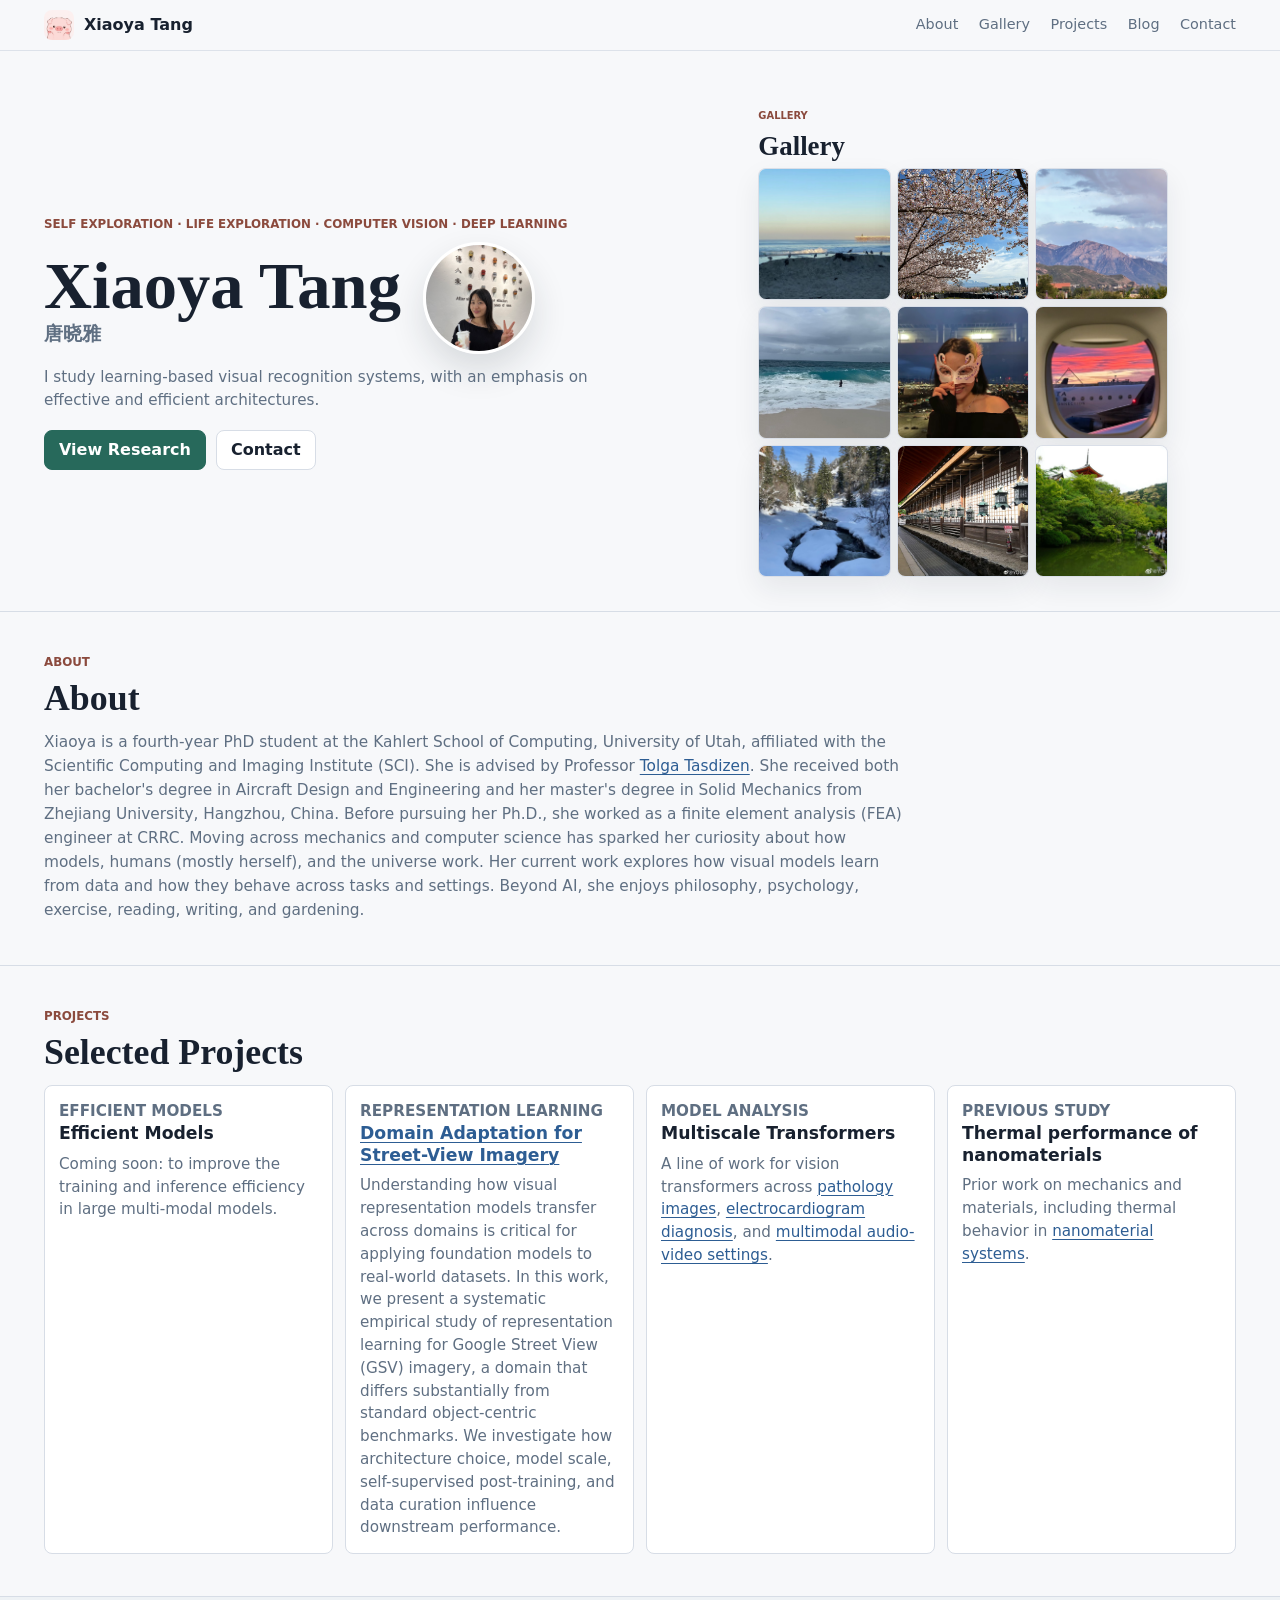
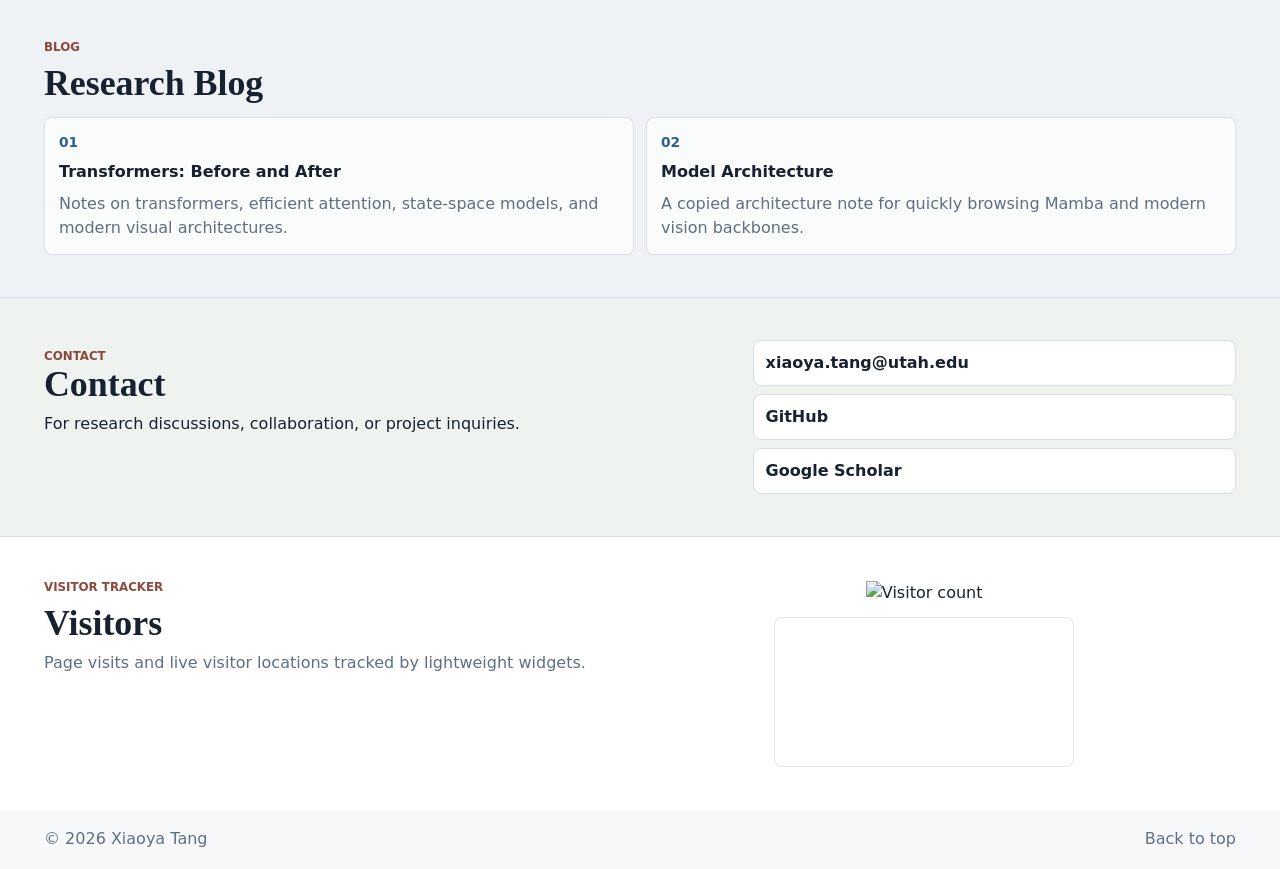
==== commit a6de6961: "Use light visitor map and horizontal blog layout" ====
--- a/index.html
+++ b/index.html
@@ -177,7 +177,7 @@
           <div class="visitor-map" aria-label="Live visitor location map">
             <script id="_wau5fa">
               var _wau = _wau || [];
-              _wau.push(["map", "xiaoyatang", "5fa", "300", "150", "natural", "star-blue"]);
+              _wau.push(["map", "xiaoyatang", "5fa", "300", "150", "light", "star-blue"]);
             </script>
             <script async src="https://waust.at/m.js"></script>
           </div>
--- a/styles.css
+++ b/styles.css
@@ -293,7 +293,7 @@
 
 .blog-categories {
   display: grid;
-  grid-template-columns: minmax(0, 420px);
+  grid-template-columns: repeat(2, minmax(0, 1fr));
   gap: 12px;
 }
 
@@ -395,6 +395,7 @@
   min-height: 150px;
   display: grid;
   place-items: center;
+  background: #ffffff;
   border: 1px solid rgba(24, 33, 47, 0.1);
   border-radius: 8px;
   overflow: hidden;
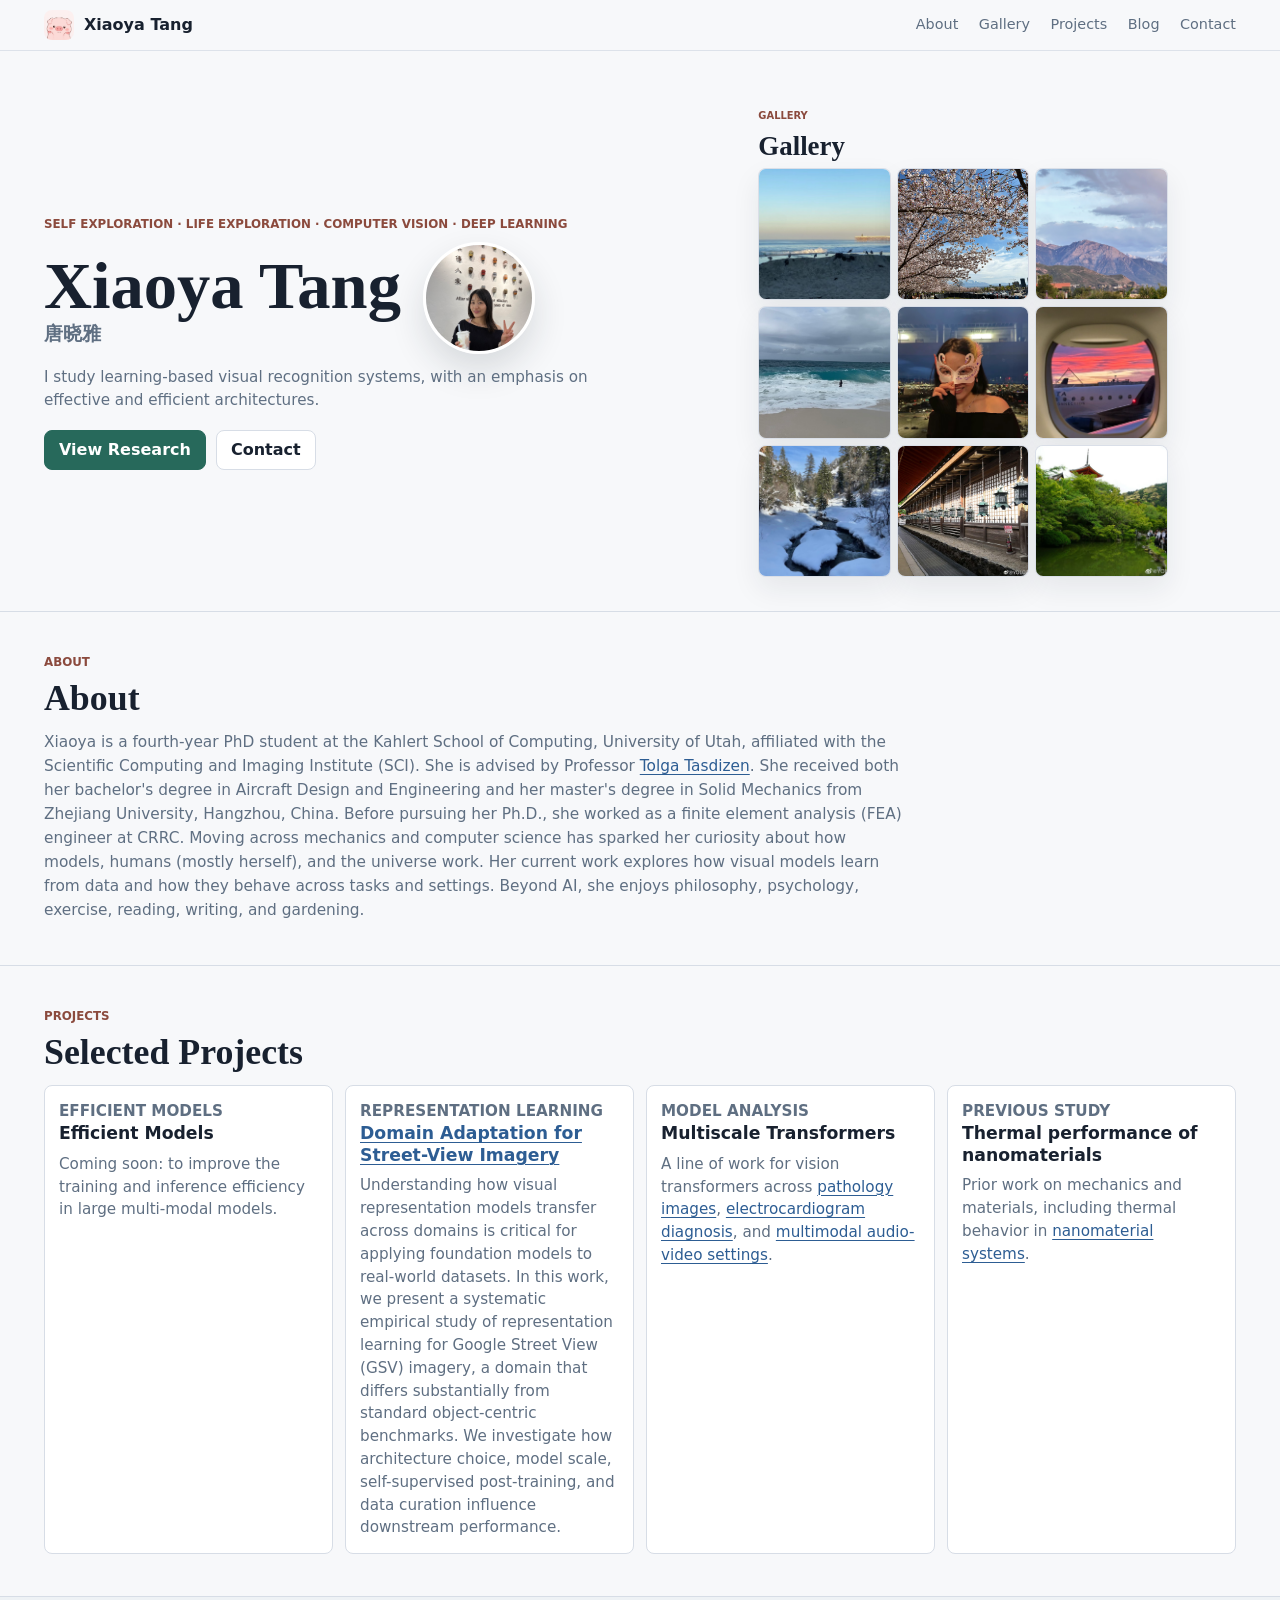
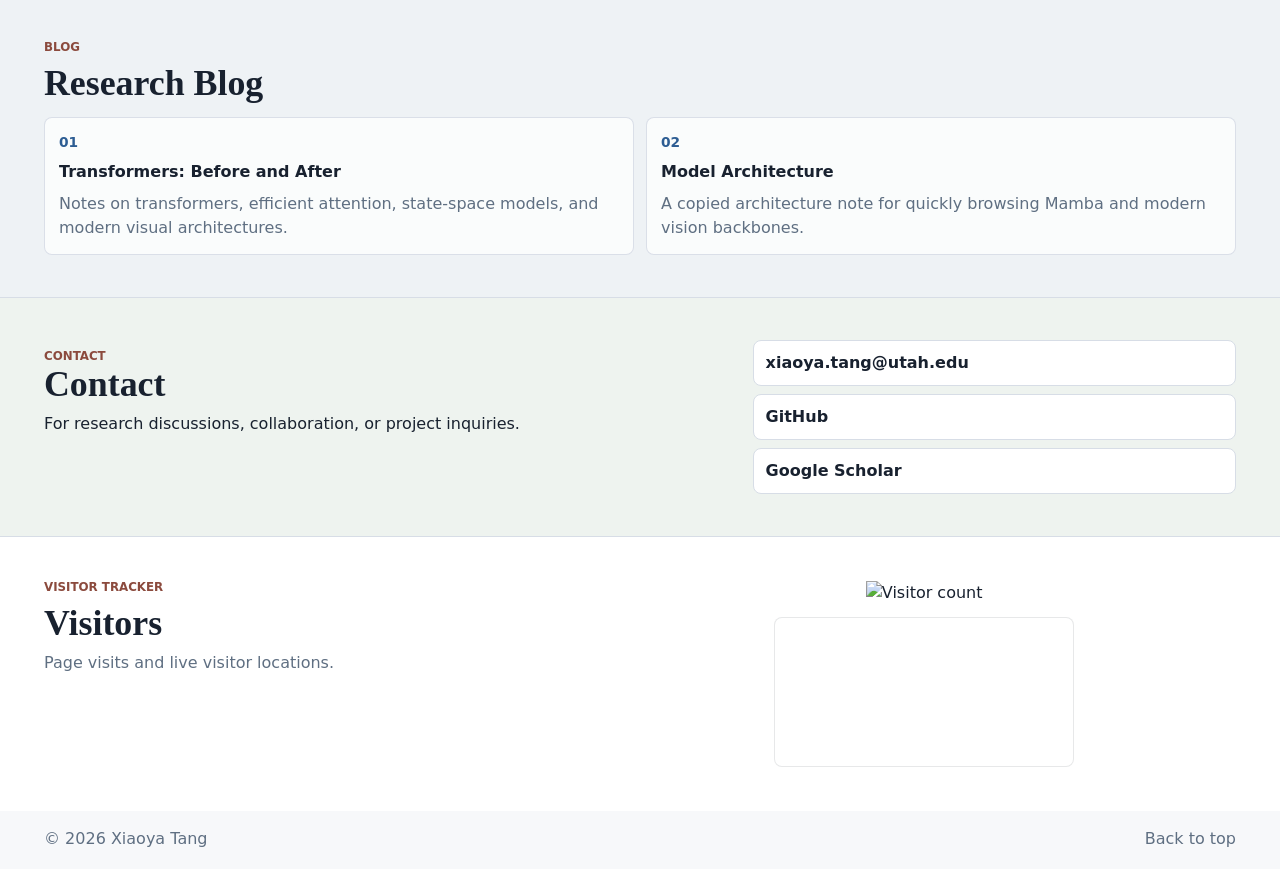
==== commit 41d212d0: "Update index.html" ====
--- a/index.html
+++ b/index.html
@@ -165,7 +165,7 @@
         <div class="map-copy">
           <p class="eyebrow">Visitor Tracker</p>
           <h2 id="map-tracker-title">Visitors</h2>
-          <p>Page visits and live visitor locations tracked by lightweight widgets.</p>
+          <p>Page visits and live visitor locations.</p>
         </div>
         <div class="visitor-widget">
           <a class="visitor-badge" href="https://hits.sh/xiaoyatang.github.io/" target="_blank" rel="noreferrer">
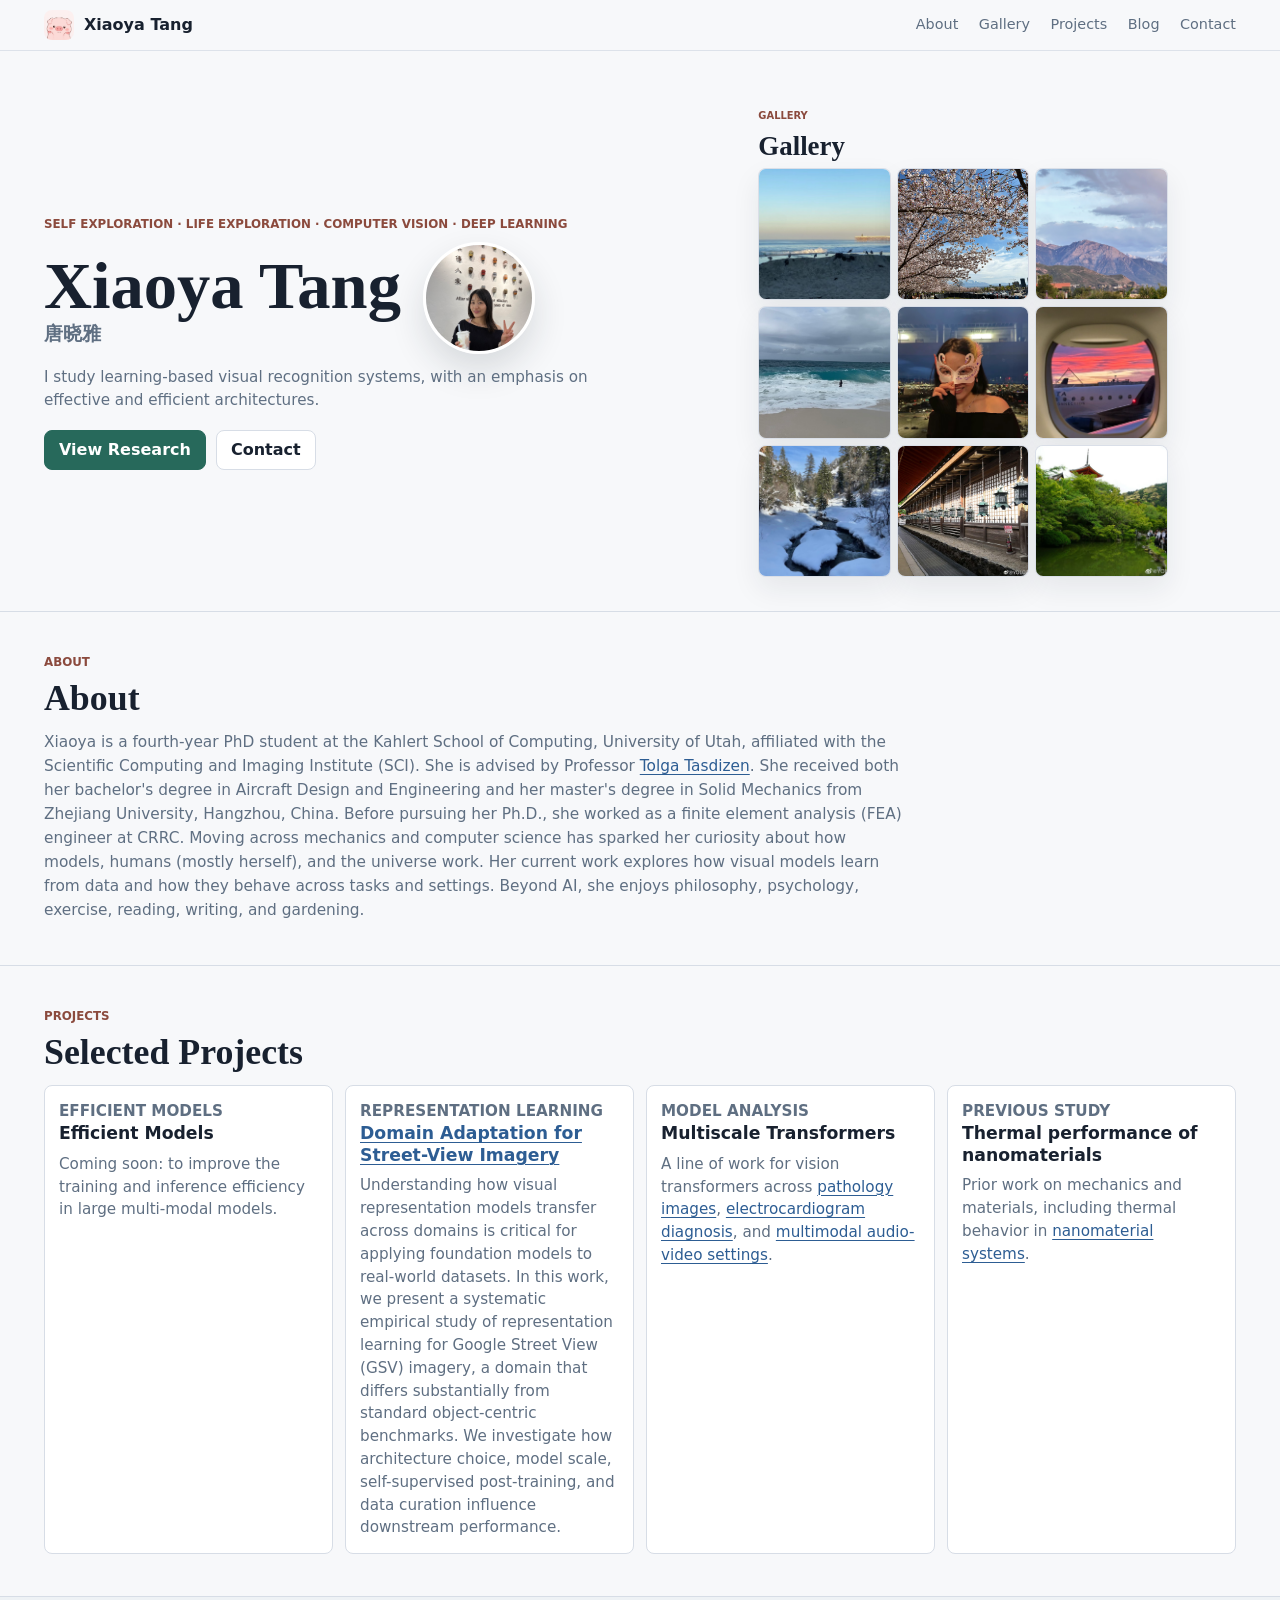
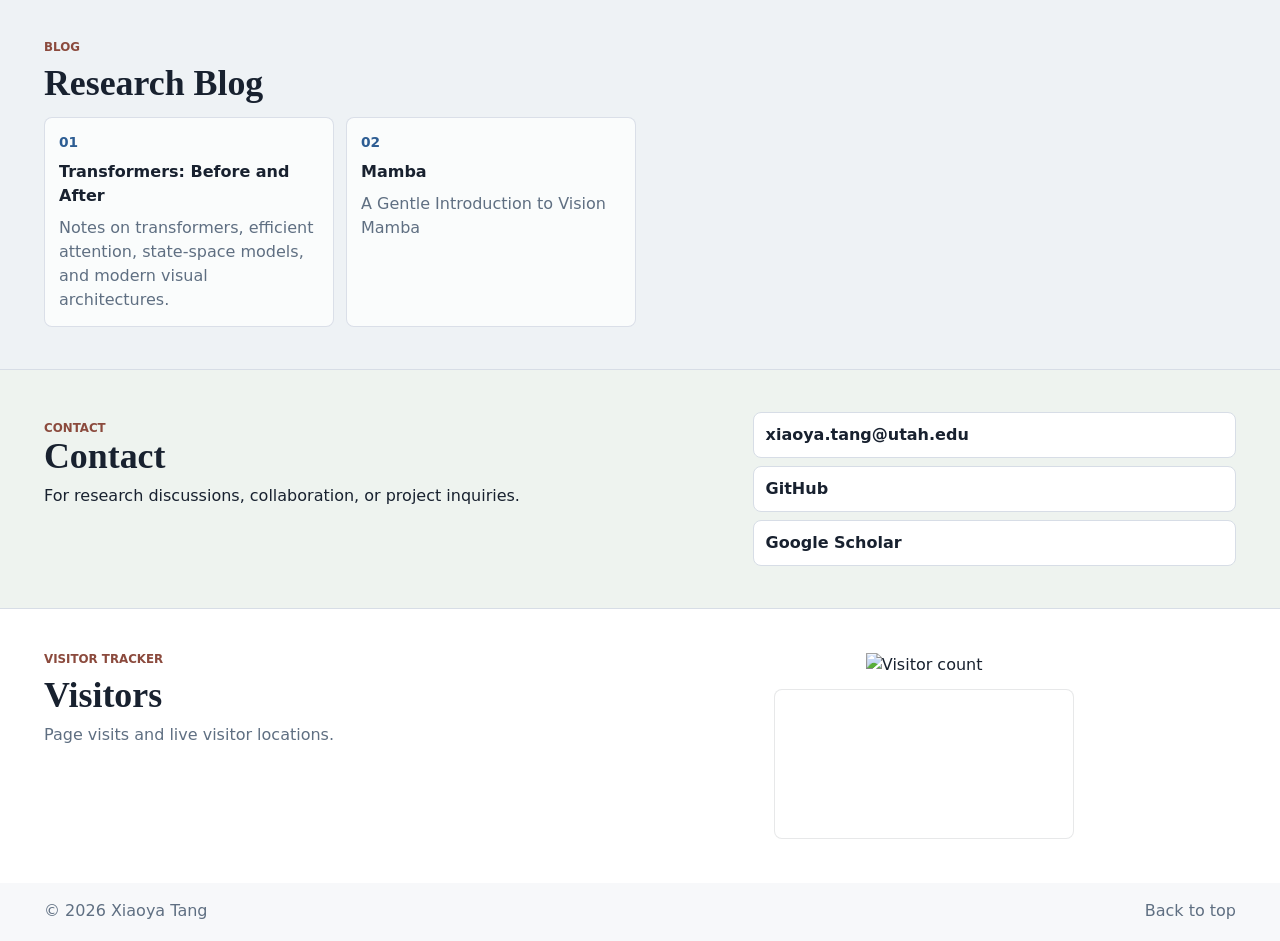
==== commit e5d4a891: "Update index.html" ====
--- a/index.html
+++ b/index.html
@@ -140,10 +140,10 @@
             <strong> Transformers: Before and After</strong>
             <p>Notes on transformers, efficient attention, state-space models, and modern visual architectures.</p>
           </a>
-          <a class="blog-category" href="model-architecture.html">
+          <a class="blog-category" href="Mamba.html">
             <span>02</span>
-            <strong>Model Architecture</strong>
-            <p>A copied architecture note for quickly browsing Mamba and modern vision backbones.</p>
+            <strong>Mamba</strong>
+            <p>A Gentle Introduction to Vision Mamba</p>
           </a>
         </div>
       </section>
--- a/styles.css
+++ b/styles.css
@@ -291,9 +291,16 @@
   background: #eef2f5;
 }
 
+/* .blog-categories {
+  display: grid;
+  grid-template-columns: repeat(2, minmax(0, 1fr));
+  gap: 12px;
+} */
+
 .blog-categories {
   display: grid;
-  grid-template-columns: repeat(2, minmax(0, 1fr));
+  grid-template-columns: repeat(2, minmax(0, 290px));
+  justify-content: start;
   gap: 12px;
 }
 
@@ -451,9 +458,9 @@
     grid-template-columns: repeat(2, minmax(0, 1fr));
   }
 
-  .blog-categories {
+  /* .blog-categories {
     grid-template-columns: 1fr;
-  }
+  } */
 
 }
 
@@ -479,4 +486,8 @@
   .cards {
     grid-template-columns: 1fr;
   }
-}
+  
+  .blog-categories {
+    grid-template-columns: 1fr;
+  }
+}
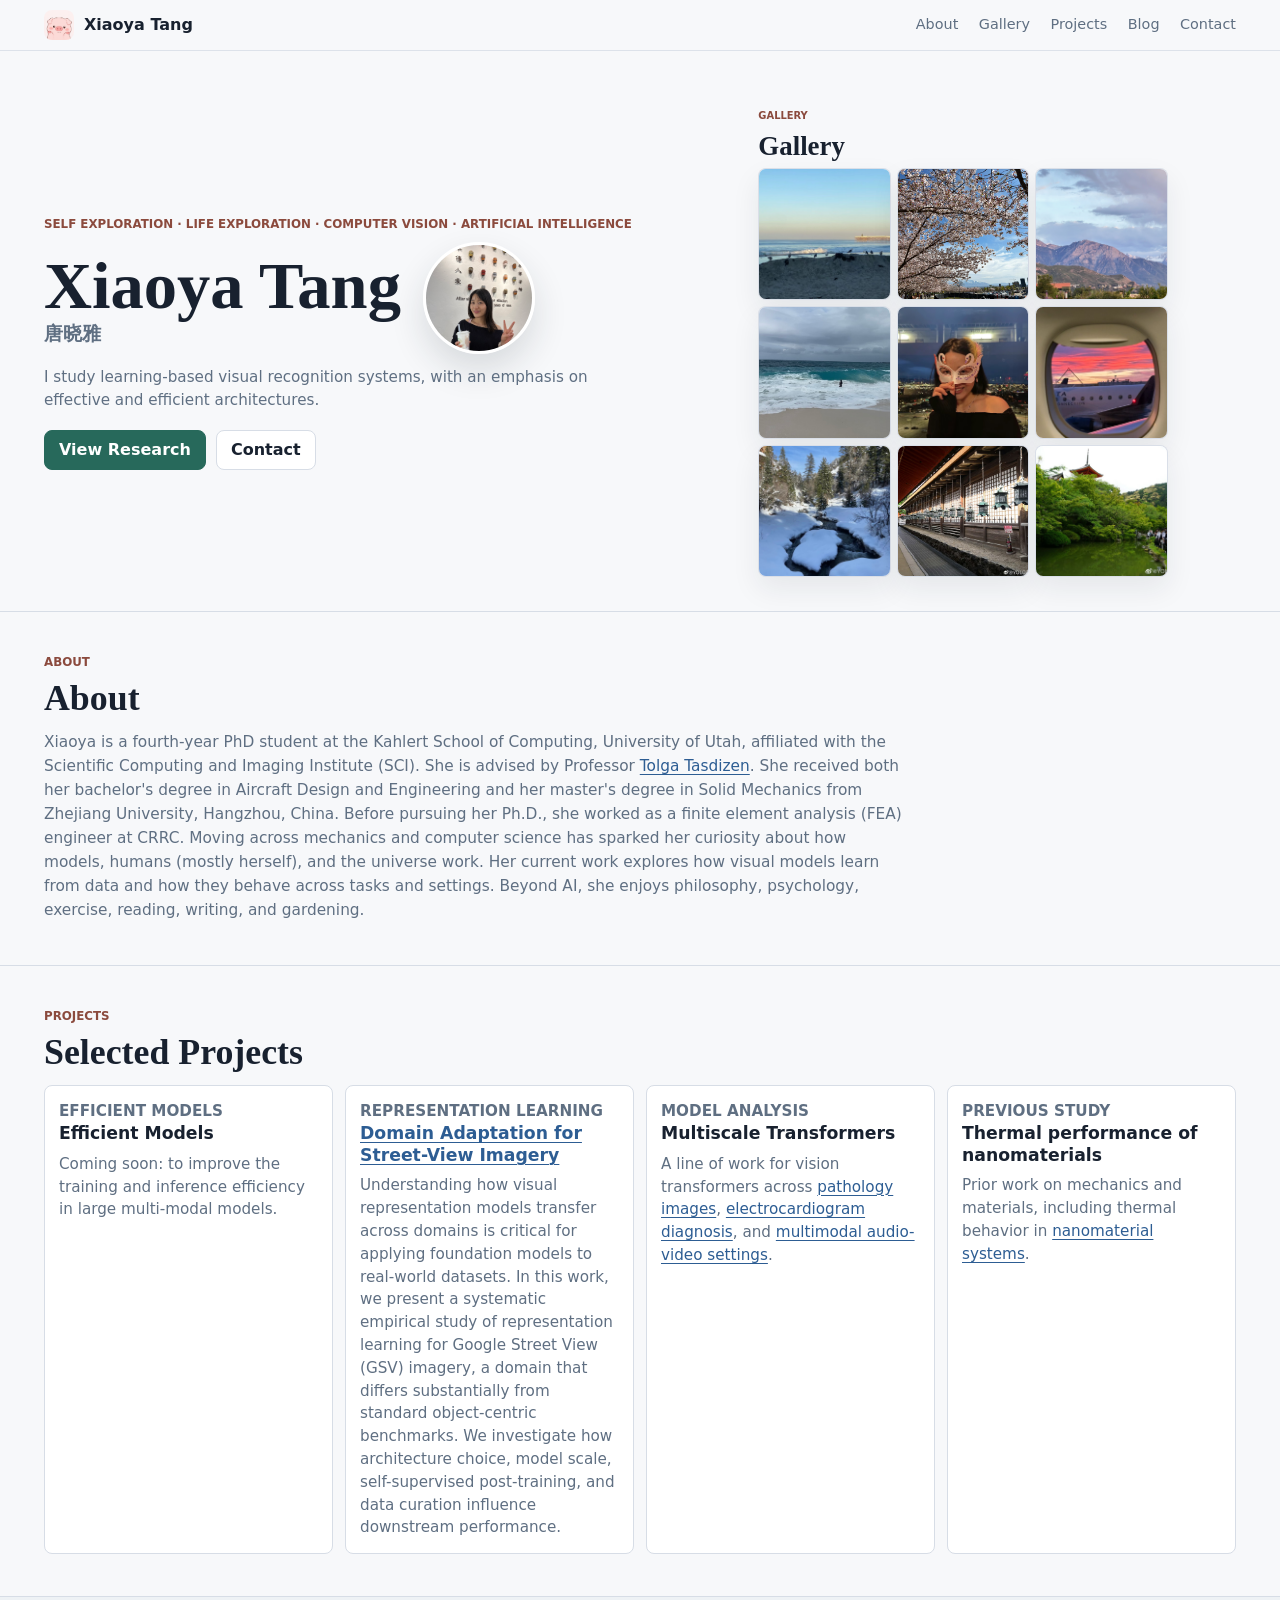
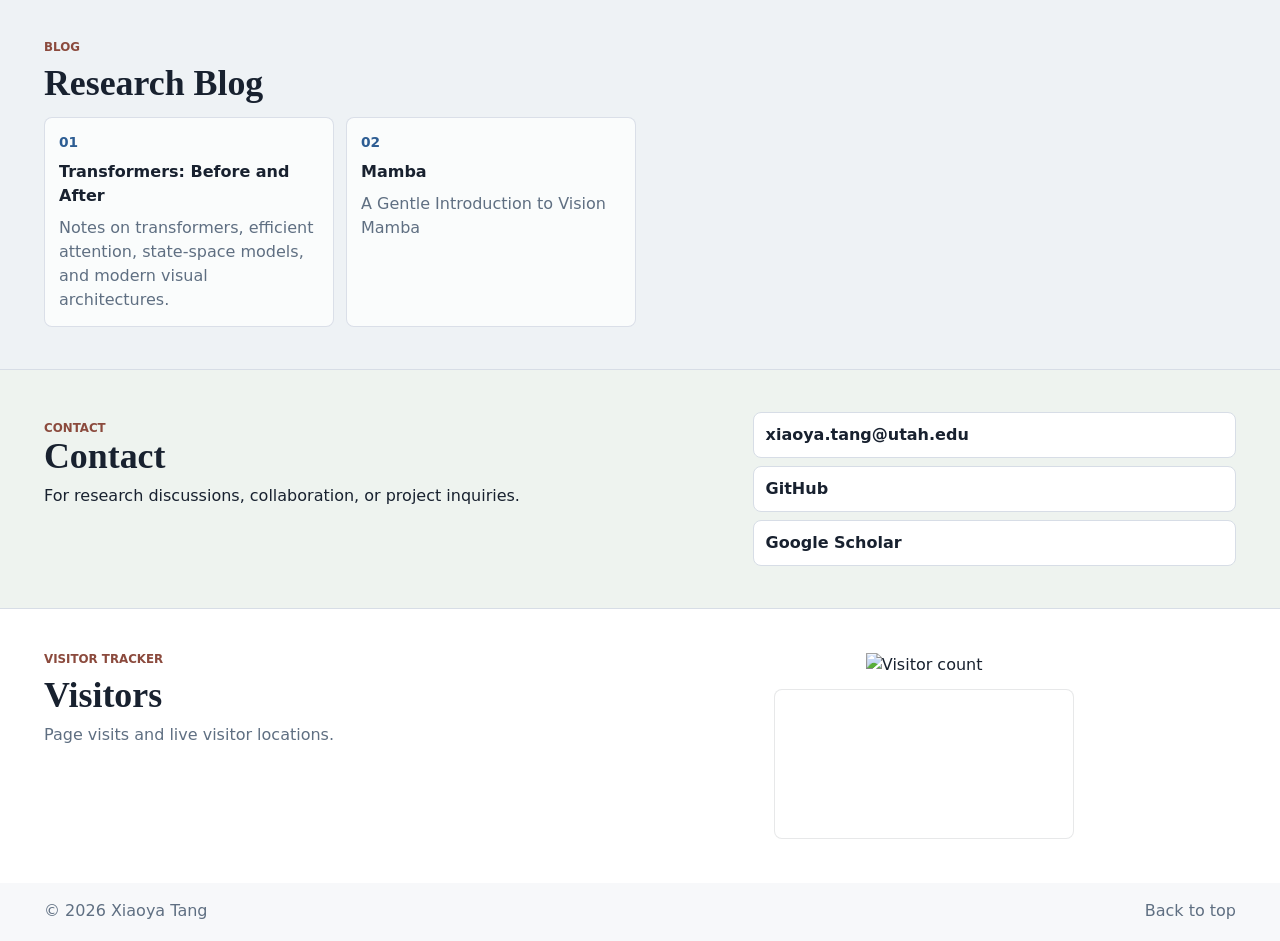
==== commit fbb1895f: "Update index.html" ====
--- a/index.html
+++ b/index.html
@@ -29,7 +29,7 @@
     <main id="home">
       <section class="hero" aria-labelledby="hero-title">
         <div class="hero-copy">
-          <p class="eyebrow">Self Exploration · Life Exploration · Computer Vision · Deep Learning</p>
+          <p class="eyebrow">Self Exploration · Life Exploration · Computer Vision · Artificial Intelligence</p>
           <div class="hero-title-row">
             <h1 id="hero-title">Xiaoya Tang <span>唐晓雅</span></h1>
             <img class="profile-photo" src="assets/profile.jpeg" alt="Portrait of Xiaoya Tang" />
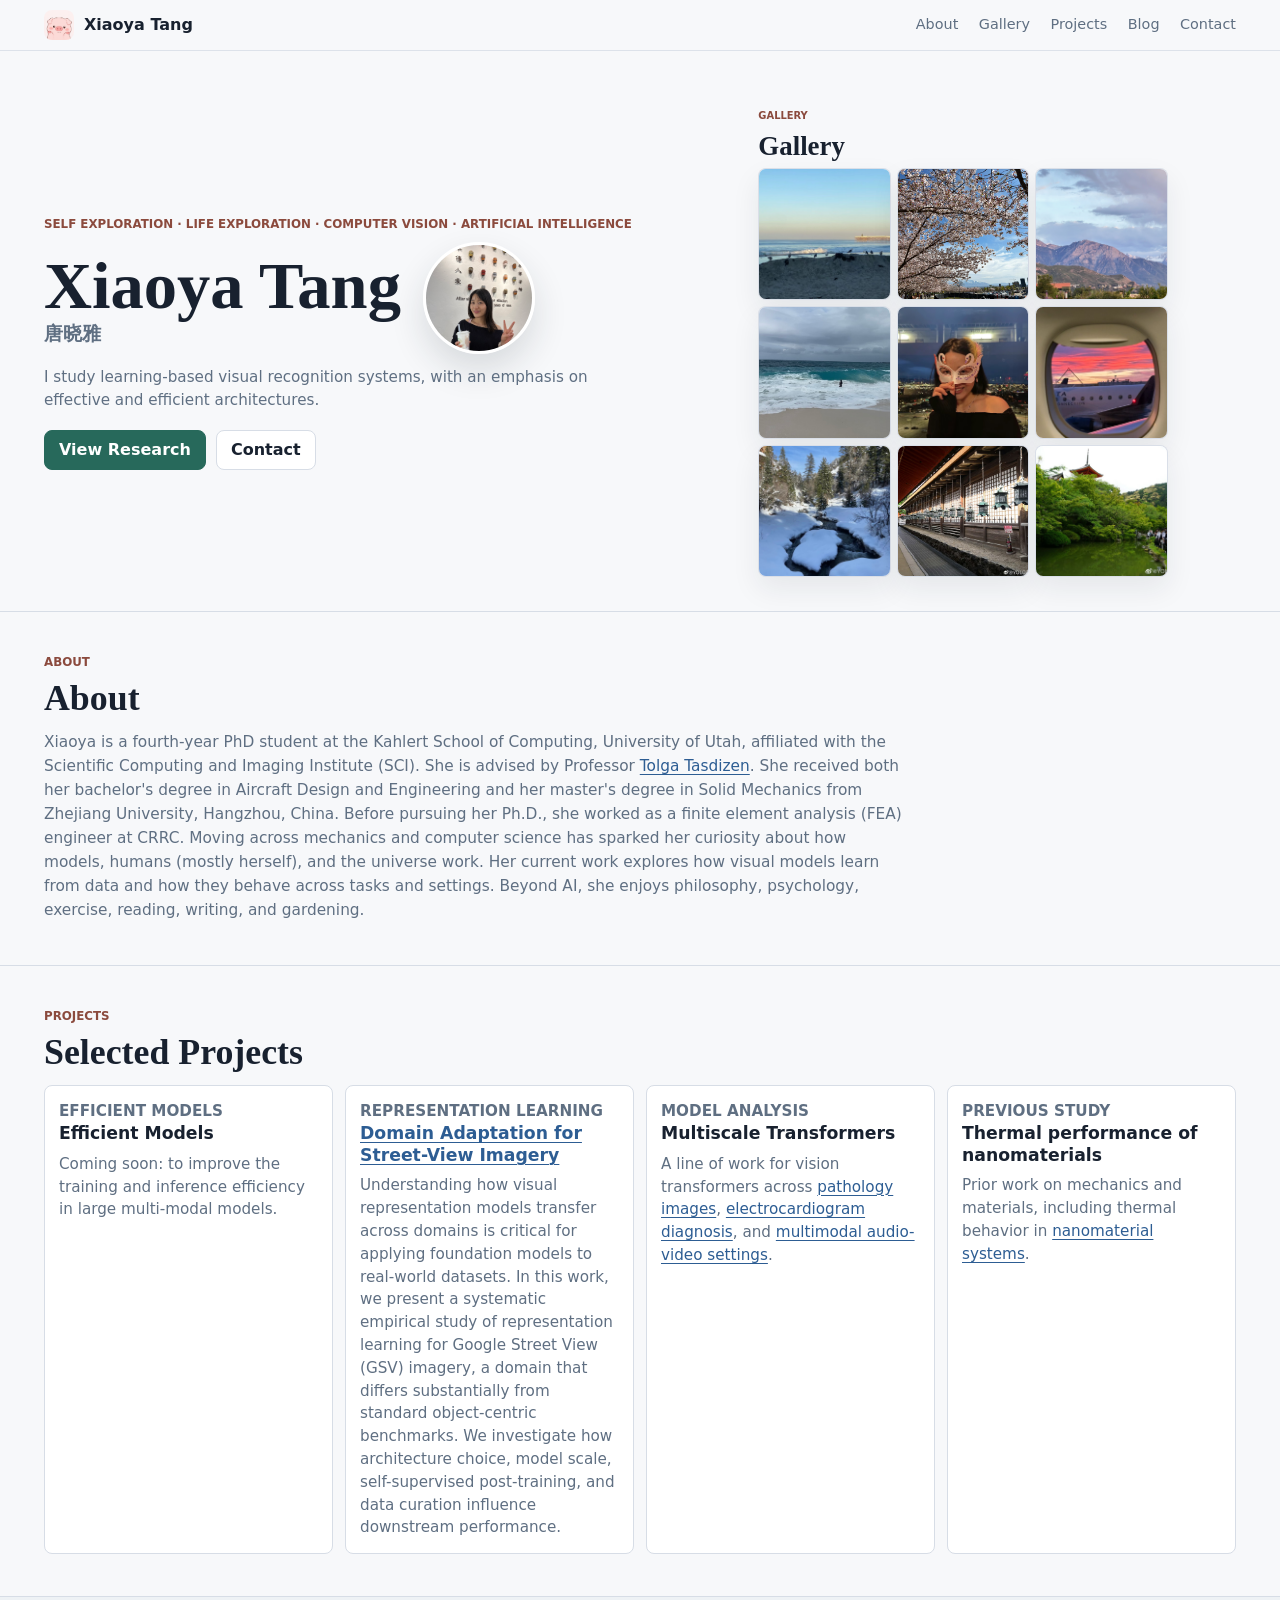
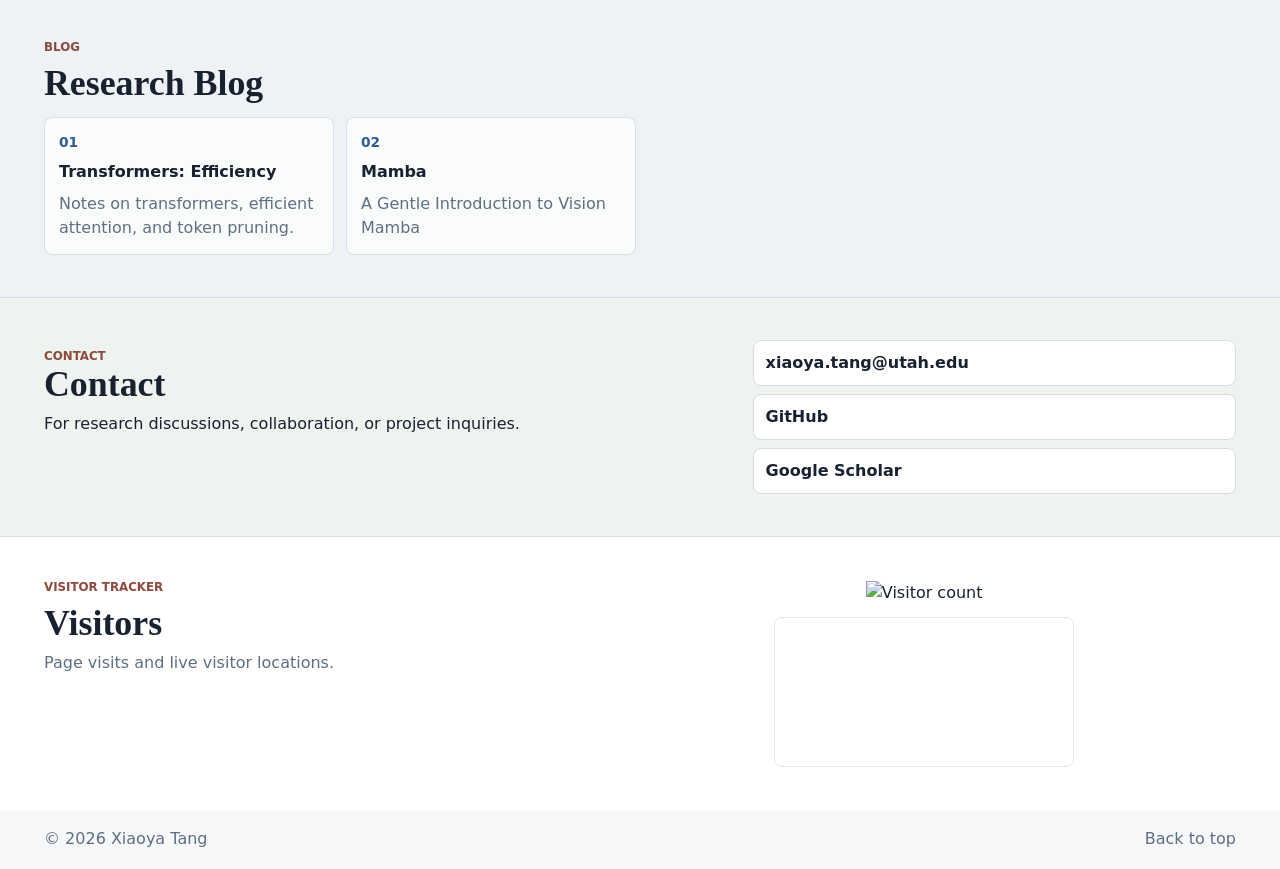
==== commit b8953190: "Update index.html" ====
--- a/index.html
+++ b/index.html
@@ -137,8 +137,8 @@
         <div class="blog-categories">
           <a class="blog-category" href="modern-architectures.html">
             <span>01</span>
-            <strong> Transformers: Before and After</strong>
-            <p>Notes on transformers, efficient attention, state-space models, and modern visual architectures.</p>
+            <strong> Transformers: Efficiency</strong>
+            <p>Notes on transformers, efficient attention, and token pruning.</p>
           </a>
           <a class="blog-category" href="Mamba.html">
             <span>02</span>
